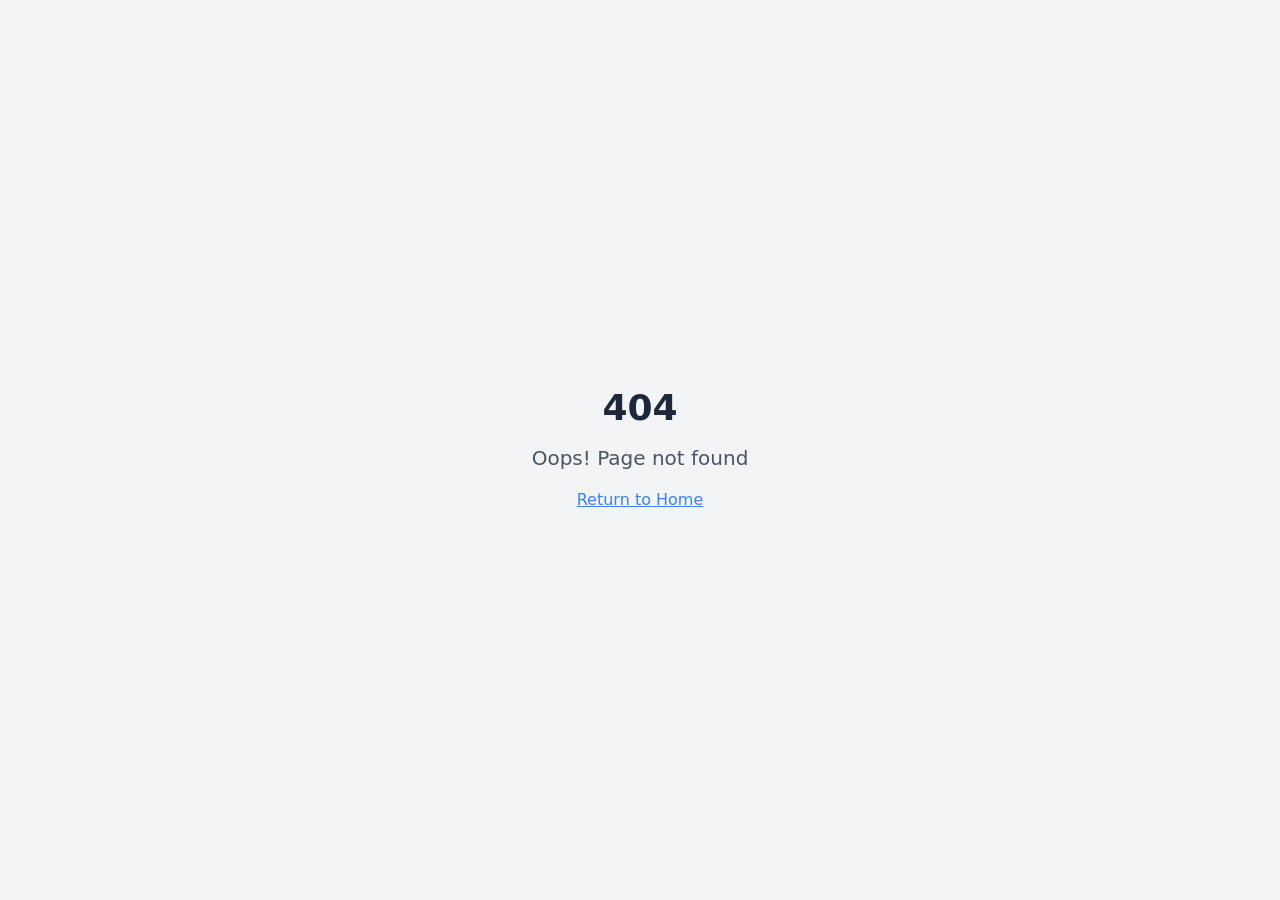
==== index.html @ 0fb62d91 "Initial commit" ====
<!doctype html>
<html lang="en">

<head>
  <meta charset="UTF-8" />
  <meta name="viewport" content="width=device-width, initial-scale=1.0" />
  <title>Belle Vitta</title>
  <meta name="description" content="a">
  <meta name="author" content="Lovable" />

  <!-- DNS prefetch for external domains -->
  <link rel="dns-prefetch" href="//tga1pa-kh.myshopify.com" />



  <meta property="og:type" content="website" />
  <meta property="og:image"
    content="https://storage.googleapis.com/gpt-engineer-file-uploads/xdG7005EA7NL8ZecF0LfVFLvjLU2/social-images/social-1758321821482-hq720 (1).jpg">

  <meta name="twitter:card" content="summary_large_image" />
  <meta name="twitter:site" content="@lovable_dev" />
  <meta name="twitter:image"
    content="https://storage.googleapis.com/gpt-engineer-file-uploads/xdG7005EA7NL8ZecF0LfVFLvjLU2/social-images/social-1758321821482-hq720 (1).jpg">
  <link rel="icon" type="image/x-icon"
    href="https://storage.googleapis.com/gpt-engineer-file-uploads/xdG7005EA7NL8ZecF0LfVFLvjLU2/uploads/1758321828139-hq720 (1).jpg">




  <meta property="og:title" content="A">
  <meta name="twitter:title" content="A">
  <meta property="og:description" content="a">
  <meta name="twitter:description" content="a">
  <script type="module" crossorigin src="/assets/index-DMFIf2t1.js"></script>
  <link rel="stylesheet" crossorigin href="/assets/index-DcQQoMRH.css">
  <script
    type="module">import.meta.url; import("_").catch(() => 1); (async function* () { })().next(); if (location.protocol != "file:") { window.__vite_is_modern_browser = true }</script>
  <script
    type="module">!function () { if (window.__vite_is_modern_browser) return; console.warn("vite: loading legacy chunks, syntax error above and the same error below should be ignored"); var e = document.getElementById("vite-legacy-polyfill"), n = document.createElement("script"); n.src = e.src, n.onload = function () { System.import(document.getElementById('vite-legacy-entry').getAttribute('data-src')) }, document.body.appendChild(n) }();</script>
</head>

<body>


  <div id="root"></div>
  <script
    nomodule>!function () { var e = document, t = e.createElement("script"); if (!("noModule" in t) && "onbeforeload" in t) { var n = !1; e.addEventListener("beforeload", (function (e) { if (e.target === t) n = !0; else if (!e.target.hasAttribute("nomodule") || !n) return; e.preventDefault() }), !0), t.type = "module", t.src = ".", e.head.appendChild(t), t.remove() } }();</script>
  <script nomodule crossorigin id="vite-legacy-polyfill" src="/assets/polyfills-legacy-D56Mjp_c.js"></script>
  <script nomodule crossorigin id="vite-legacy-entry"
    data-src="/assets/index-legacy-BmgYKrGe.js">System.import(document.getElementById('vite-legacy-entry').getAttribute('data-src'))</script>
</body>

</html>
---- assets/index-DcQQoMRH.css ----
:root{--primary-color: #2563eb;--hover-color: #1d4ed8;--bg-color: #f8fafc;--text-color: #1e293b;--card-bg: #ffffff}.testebotao-body{font-family:Inter,-apple-system,BlinkMacSystemFont,Segoe UI,Roboto,sans-serif;background-color:var(--bg-color);color:var(--text-color);margin:0;padding:0;display:flex;justify-content:center;align-items:center;min-height:100vh}.container{background-color:var(--card-bg);border-radius:16px;box-shadow:0 10px 25px -5px rgba(0,0,0,.1),0 8px 10px -6px rgba(0,0,0,.1);overflow:hidden;max-width:480px;width:90%;padding:2rem;text-align:center;transition:transform .3s ease}.container:hover{transform:translateY(-5px)}.product-image{width:100%;height:auto;border-radius:12px;margin-bottom:1.5rem;-o-object-fit:cover;object-fit:cover;box-shadow:0 4px 6px -1px rgba(0,0,0,.05)}.testebotao-body h1{font-size:1.5rem;font-weight:700;margin-bottom:.5rem;color:#0f172a}.price{font-size:2rem;font-weight:800;color:var(--primary-color);margin:1rem 0}.description{color:#64748b;margin-bottom:2rem;line-height:1.5}.buy-button{display:inline-block;background-color:var(--primary-color);color:#fff;text-decoration:none;font-weight:600;padding:1rem 2rem;border-radius:9999px;width:100%;box-sizing:border-box;transition:background-color .2s,transform .1s;box-shadow:0 4px 6px -1px rgba(37,99,235,.2);border:none;cursor:pointer;font-family:inherit;font-size:1rem}.buy-button:hover{background-color:var(--hover-color);transform:translateY(-2px);box-shadow:0 6px 8px -1px rgba(37,99,235,.3)}.buy-button:active{transform:translateY(0)}*,:before,:after{--tw-border-spacing-x: 0;--tw-border-spacing-y: 0;--tw-translate-x: 0;--tw-translate-y: 0;--tw-rotate: 0;--tw-skew-x: 0;--tw-skew-y: 0;--tw-scale-x: 1;--tw-scale-y: 1;--tw-pan-x: ;--tw-pan-y: ;--tw-pinch-zoom: ;--tw-scroll-snap-strictness: proximity;--tw-gradient-from-position: ;--tw-gradient-via-position: ;--tw-gradient-to-position: ;--tw-ordinal: ;--tw-slashed-zero: ;--tw-numeric-figure: ;--tw-numeric-spacing: ;--tw-numeric-fraction: ;--tw-ring-inset: ;--tw-ring-offset-width: 0px;--tw-ring-offset-color: #fff;--tw-ring-color: rgb(59 130 246 / .5);--tw-ring-offset-shadow: 0 0 #0000;--tw-ring-shadow: 0 0 #0000;--tw-shadow: 0 0 #0000;--tw-shadow-colored: 0 0 #0000;--tw-blur: ;--tw-brightness: ;--tw-contrast: ;--tw-grayscale: ;--tw-hue-rotate: ;--tw-invert: ;--tw-saturate: ;--tw-sepia: ;--tw-drop-shadow: ;--tw-backdrop-blur: ;--tw-backdrop-brightness: ;--tw-backdrop-contrast: ;--tw-backdrop-grayscale: ;--tw-backdrop-hue-rotate: ;--tw-backdrop-invert: ;--tw-backdrop-opacity: ;--tw-backdrop-saturate: ;--tw-backdrop-sepia: ;--tw-contain-size: ;--tw-contain-layout: ;--tw-contain-paint: ;--tw-contain-style: }::backdrop{--tw-border-spacing-x: 0;--tw-border-spacing-y: 0;--tw-translate-x: 0;--tw-translate-y: 0;--tw-rotate: 0;--tw-skew-x: 0;--tw-skew-y: 0;--tw-scale-x: 1;--tw-scale-y: 1;--tw-pan-x: ;--tw-pan-y: ;--tw-pinch-zoom: ;--tw-scroll-snap-strictness: proximity;--tw-gradient-from-position: ;--tw-gradient-via-position: ;--tw-gradient-to-position: ;--tw-ordinal: ;--tw-slashed-zero: ;--tw-numeric-figure: ;--tw-numeric-spacing: ;--tw-numeric-fraction: ;--tw-ring-inset: ;--tw-ring-offset-width: 0px;--tw-ring-offset-color: #fff;--tw-ring-color: rgb(59 130 246 / .5);--tw-ring-offset-shadow: 0 0 #0000;--tw-ring-shadow: 0 0 #0000;--tw-shadow: 0 0 #0000;--tw-shadow-colored: 0 0 #0000;--tw-blur: ;--tw-brightness: ;--tw-contrast: ;--tw-grayscale: ;--tw-hue-rotate: ;--tw-invert: ;--tw-saturate: ;--tw-sepia: ;--tw-drop-shadow: ;--tw-backdrop-blur: ;--tw-backdrop-brightness: ;--tw-backdrop-contrast: ;--tw-backdrop-grayscale: ;--tw-backdrop-hue-rotate: ;--tw-backdrop-invert: ;--tw-backdrop-opacity: ;--tw-backdrop-saturate: ;--tw-backdrop-sepia: ;--tw-contain-size: ;--tw-contain-layout: ;--tw-contain-paint: ;--tw-contain-style: }*,:before,:after{box-sizing:border-box;border-width:0;border-style:solid;border-color:#e5e7eb}:before,:after{--tw-content: ""}html,:host{line-height:1.5;-webkit-text-size-adjust:100%;-moz-tab-size:4;-o-tab-size:4;tab-size:4;font-family:ui-sans-serif,system-ui,sans-serif,"Apple Color Emoji","Segoe UI Emoji",Segoe UI Symbol,"Noto Color Emoji";font-feature-settings:normal;font-variation-settings:normal;-webkit-tap-highlight-color:transparent}body{margin:0;line-height:inherit}hr{height:0;color:inherit;border-top-width:1px}abbr:where([title]){-webkit-text-decoration:underline dotted;text-decoration:underline dotted}h1,h2,h3,h4,h5,h6{font-size:inherit;font-weight:inherit}a{color:inherit;text-decoration:inherit}b,strong{font-weight:bolder}code,kbd,samp,pre{font-family:ui-monospace,SFMono-Regular,Menlo,Monaco,Consolas,Liberation Mono,Courier New,monospace;font-feature-settings:normal;font-variation-settings:normal;font-size:1em}small{font-size:80%}sub,sup{font-size:75%;line-height:0;position:relative;vertical-align:baseline}sub{bottom:-.25em}sup{top:-.5em}table{text-indent:0;border-color:inherit;border-collapse:collapse}button,input,optgroup,select,textarea{font-family:inherit;font-feature-settings:inherit;font-variation-settings:inherit;font-size:100%;font-weight:inherit;line-height:inherit;letter-spacing:inherit;color:inherit;margin:0;padding:0}button,select{text-transform:none}button,input:where([type=button]),input:where([type=reset]),input:where([type=submit]){-webkit-appearance:button;background-color:transparent;background-image:none}:-moz-focusring{outline:auto}:-moz-ui-invalid{box-shadow:none}progress{vertical-align:baseline}::-webkit-inner-spin-button,::-webkit-outer-spin-button{height:auto}[type=search]{-webkit-appearance:textfield;outline-offset:-2px}::-webkit-search-decoration{-webkit-appearance:none}::-webkit-file-upload-button{-webkit-appearance:button;font:inherit}summary{display:list-item}blockquote,dl,dd,h1,h2,h3,h4,h5,h6,hr,figure,p,pre{margin:0}fieldset{margin:0;padding:0}legend{padding:0}ol,ul,menu{list-style:none;margin:0;padding:0}dialog{padding:0}textarea{resize:vertical}input::-moz-placeholder,textarea::-moz-placeholder{opacity:1;color:#9ca3af}input::placeholder,textarea::placeholder{opacity:1;color:#9ca3af}button,[role=button]{cursor:pointer}:disabled{cursor:default}img,svg,video,canvas,audio,iframe,embed,object{display:block;vertical-align:middle}img,video{max-width:100%;height:auto}[hidden]:where(:not([hidden=until-found])){display:none}:root{--background: 32 4% 97%;--foreground: 217 33% 17%;--card: 0 0% 100%;--card-foreground: 217 33% 17%;--popover: 0 0% 100%;--popover-foreground: 217 33% 17%;--primary: 146 14% 36%;--primary-foreground: 0 0% 100%;--secondary: 38 15% 94%;--secondary-foreground: 217 33% 17%;--muted: 38 15% 92%;--muted-foreground: 215 16% 47%;--accent: 35 45% 65%;--accent-foreground: 217 33% 17%;--destructive: 0 84% 60%;--destructive-foreground: 0 0% 100%;--border: 214 32% 91%;--input: 214 32% 91%;--ring: 146 14% 36%;--success: 146 14% 36%;--success-foreground: 0 0% 100%;--warning: 45 93% 58%;--warning-foreground: 0 0% 0%;--info: 217 91% 60%;--info-foreground: 0 0% 100%;--price-original: 0 84% 60%;--price-sale: 146 14% 36%;--price-installment: 217 20% 65%;--radius: .5rem;--sidebar-background: 0 0% 98%;--sidebar-foreground: 240 5.3% 26.1%;--sidebar-primary: 240 5.9% 10%;--sidebar-primary-foreground: 0 0% 98%;--sidebar-accent: 240 4.8% 95.9%;--sidebar-accent-foreground: 240 5.9% 10%;--sidebar-border: 220 13% 91%;--sidebar-ring: 217.2 91.2% 59.8%}.dark{--background: 222.2 84% 4.9%;--foreground: 210 40% 98%;--card: 222.2 84% 4.9%;--card-foreground: 210 40% 98%;--popover: 222.2 84% 4.9%;--popover-foreground: 210 40% 98%;--primary: 210 40% 98%;--primary-foreground: 222.2 47.4% 11.2%;--secondary: 217.2 32.6% 17.5%;--secondary-foreground: 210 40% 98%;--muted: 217.2 32.6% 17.5%;--muted-foreground: 215 20.2% 65.1%;--accent: 217.2 32.6% 17.5%;--accent-foreground: 210 40% 98%;--destructive: 0 62.8% 30.6%;--destructive-foreground: 210 40% 98%;--border: 217.2 32.6% 17.5%;--input: 217.2 32.6% 17.5%;--ring: 212.7 26.8% 83.9%;--sidebar-background: 240 5.9% 10%;--sidebar-foreground: 240 4.8% 95.9%;--sidebar-primary: 224.3 76.3% 48%;--sidebar-primary-foreground: 0 0% 100%;--sidebar-accent: 240 3.7% 15.9%;--sidebar-accent-foreground: 240 4.8% 95.9%;--sidebar-border: 240 3.7% 15.9%;--sidebar-ring: 217.2 91.2% 59.8%}*{border-color:hsl(var(--border))}body{background-color:hsl(var(--background));color:hsl(var(--foreground))}.container{width:100%;margin-right:auto;margin-left:auto;padding-right:2rem;padding-left:2rem}@media (min-width: 1400px){.container{max-width:1400px}}.sr-only{position:absolute;width:1px;height:1px;padding:0;margin:-1px;overflow:hidden;clip:rect(0,0,0,0);white-space:nowrap;border-width:0}.pointer-events-none{pointer-events:none}.pointer-events-auto{pointer-events:auto}.visible{visibility:visible}.invisible{visibility:hidden}.fixed{position:fixed}.absolute{position:absolute}.relative{position:relative}.inset-0{top:0;right:0;bottom:0;left:0}.inset-x-0{left:0;right:0}.inset-y-0{top:0;bottom:0}.-bottom-12{bottom:-3rem}.-left-12{left:-3rem}.-right-12{right:-3rem}.-top-12{top:-3rem}.bottom-0{bottom:0}.bottom-4{bottom:1rem}.left-0{left:0}.left-1{left:.25rem}.left-1\/2{left:50%}.left-2{left:.5rem}.left-4{left:1rem}.left-\[50\%\]{left:50%}.right-0{right:0}.right-1{right:.25rem}.right-2{right:.5rem}.right-3{right:.75rem}.right-4{right:1rem}.top-0{top:0}.top-1\.5{top:.375rem}.top-1\/2{top:50%}.top-2{top:.5rem}.top-3\.5{top:.875rem}.top-4{top:1rem}.top-\[1px\]{top:1px}.top-\[50\%\]{top:50%}.top-\[60\%\]{top:60%}.top-full{top:100%}.z-10{z-index:10}.z-20{z-index:20}.z-40{z-index:40}.z-50{z-index:50}.z-\[100\]{z-index:100}.z-\[1\]{z-index:1}.z-\[9999\]{z-index:9999}.-mx-1{margin-left:-.25rem;margin-right:-.25rem}.mx-2{margin-left:.5rem;margin-right:.5rem}.mx-3\.5{margin-left:.875rem;margin-right:.875rem}.mx-auto{margin-left:auto;margin-right:auto}.my-0\.5{margin-top:.125rem;margin-bottom:.125rem}.my-1{margin-top:.25rem;margin-bottom:.25rem}.-ml-2{margin-left:-.5rem}.-ml-4{margin-left:-1rem}.-mt-4{margin-top:-1rem}.mb-1{margin-bottom:.25rem}.mb-12{margin-bottom:3rem}.mb-2{margin-bottom:.5rem}.mb-4{margin-bottom:1rem}.mb-6{margin-bottom:1.5rem}.mb-8{margin-bottom:2rem}.ml-1{margin-left:.25rem}.ml-auto{margin-left:auto}.mr-2{margin-right:.5rem}.mt-0\.5{margin-top:.125rem}.mt-1\.5{margin-top:.375rem}.mt-2{margin-top:.5rem}.mt-24{margin-top:6rem}.mt-4{margin-top:1rem}.mt-auto{margin-top:auto}.block{display:block}.flex{display:flex}.inline-flex{display:inline-flex}.table{display:table}.grid{display:grid}.hidden{display:none}.aspect-\[4\/3\]{aspect-ratio:4/3}.aspect-square{aspect-ratio:1 / 1}.aspect-video{aspect-ratio:16 / 9}.size-4{width:1rem;height:1rem}.h-1\.5{height:.375rem}.h-10{height:2.5rem}.h-11{height:2.75rem}.h-12{height:3rem}.h-14{height:3.5rem}.h-16{height:4rem}.h-2{height:.5rem}.h-2\.5{height:.625rem}.h-3{height:.75rem}.h-3\.5{height:.875rem}.h-4{height:1rem}.h-5{height:1.25rem}.h-6{height:1.5rem}.h-7{height:1.75rem}.h-8{height:2rem}.h-9{height:2.25rem}.h-\[1px\]{height:1px}.h-\[45px\]{height:45px}.h-\[var\(--radix-navigation-menu-viewport-height\)\]{height:var(--radix-navigation-menu-viewport-height)}.h-\[var\(--radix-select-trigger-height\)\]{height:var(--radix-select-trigger-height)}.h-auto{height:auto}.h-full{height:100%}.h-px{height:1px}.h-svh{height:100svh}.max-h-96{max-height:24rem}.max-h-\[300px\]{max-height:300px}.max-h-full{max-height:100%}.max-h-screen{max-height:100vh}.min-h-0{min-height:0px}.min-h-\[80px\]{min-height:80px}.min-h-screen{min-height:100vh}.min-h-svh{min-height:100svh}.w-0{width:0px}.w-1{width:.25rem}.w-10{width:2.5rem}.w-11{width:2.75rem}.w-12{width:3rem}.w-16{width:4rem}.w-2{width:.5rem}.w-2\.5{width:.625rem}.w-3{width:.75rem}.w-3\.5{width:.875rem}.w-3\/4{width:75%}.w-4{width:1rem}.w-5{width:1.25rem}.w-6{width:1.5rem}.w-64{width:16rem}.w-7{width:1.75rem}.w-72{width:18rem}.w-8{width:2rem}.w-9{width:2.25rem}.w-\[--sidebar-width\]{width:var(--sidebar-width)}.w-\[100px\]{width:100px}.w-\[1px\]{width:1px}.w-\[70px\]{width:70px}.w-auto{width:auto}.w-full{width:100%}.w-max{width:-moz-max-content;width:max-content}.w-px{width:1px}.min-w-0{min-width:0px}.min-w-5{min-width:1.25rem}.min-w-\[12rem\]{min-width:12rem}.min-w-\[20px\]{min-width:20px}.min-w-\[8rem\]{min-width:8rem}.min-w-\[var\(--radix-select-trigger-width\)\]{min-width:var(--radix-select-trigger-width)}.max-w-4xl{max-width:56rem}.max-w-\[--skeleton-width\]{max-width:var(--skeleton-width)}.max-w-\[250px\]{max-width:250px}.max-w-\[90\%\]{max-width:90%}.max-w-full{max-width:100%}.max-w-lg{max-width:32rem}.max-w-max{max-width:-moz-max-content;max-width:max-content}.max-w-md{max-width:28rem}.max-w-none{max-width:none}.max-w-sm{max-width:24rem}.flex-1{flex:1 1 0%}.flex-shrink-0,.shrink-0{flex-shrink:0}.grow{flex-grow:1}.grow-0{flex-grow:0}.basis-1\/5{flex-basis:20%}.basis-full{flex-basis:100%}.caption-bottom{caption-side:bottom}.border-collapse{border-collapse:collapse}.-translate-x-1\/2{--tw-translate-x: -50%;transform:translate(var(--tw-translate-x),var(--tw-translate-y)) rotate(var(--tw-rotate)) skew(var(--tw-skew-x)) skewY(var(--tw-skew-y)) scaleX(var(--tw-scale-x)) scaleY(var(--tw-scale-y))}.-translate-x-px{--tw-translate-x: -1px;transform:translate(var(--tw-translate-x),var(--tw-translate-y)) rotate(var(--tw-rotate)) skew(var(--tw-skew-x)) skewY(var(--tw-skew-y)) scaleX(var(--tw-scale-x)) scaleY(var(--tw-scale-y))}.-translate-y-1\/2{--tw-translate-y: -50%;transform:translate(var(--tw-translate-x),var(--tw-translate-y)) rotate(var(--tw-rotate)) skew(var(--tw-skew-x)) skewY(var(--tw-skew-y)) scaleX(var(--tw-scale-x)) scaleY(var(--tw-scale-y))}.translate-x-\[-50\%\]{--tw-translate-x: -50%;transform:translate(var(--tw-translate-x),var(--tw-translate-y)) rotate(var(--tw-rotate)) skew(var(--tw-skew-x)) skewY(var(--tw-skew-y)) scaleX(var(--tw-scale-x)) scaleY(var(--tw-scale-y))}.translate-x-px{--tw-translate-x: 1px;transform:translate(var(--tw-translate-x),var(--tw-translate-y)) rotate(var(--tw-rotate)) skew(var(--tw-skew-x)) skewY(var(--tw-skew-y)) scaleX(var(--tw-scale-x)) scaleY(var(--tw-scale-y))}.translate-y-0{--tw-translate-y: 0px;transform:translate(var(--tw-translate-x),var(--tw-translate-y)) rotate(var(--tw-rotate)) skew(var(--tw-skew-x)) skewY(var(--tw-skew-y)) scaleX(var(--tw-scale-x)) scaleY(var(--tw-scale-y))}.translate-y-\[-50\%\]{--tw-translate-y: -50%;transform:translate(var(--tw-translate-x),var(--tw-translate-y)) rotate(var(--tw-rotate)) skew(var(--tw-skew-x)) skewY(var(--tw-skew-y)) scaleX(var(--tw-scale-x)) scaleY(var(--tw-scale-y))}.translate-y-full{--tw-translate-y: 100%;transform:translate(var(--tw-translate-x),var(--tw-translate-y)) rotate(var(--tw-rotate)) skew(var(--tw-skew-x)) skewY(var(--tw-skew-y)) scaleX(var(--tw-scale-x)) scaleY(var(--tw-scale-y))}.rotate-45{--tw-rotate: 45deg;transform:translate(var(--tw-translate-x),var(--tw-translate-y)) rotate(var(--tw-rotate)) skew(var(--tw-skew-x)) skewY(var(--tw-skew-y)) scaleX(var(--tw-scale-x)) scaleY(var(--tw-scale-y))}.rotate-90{--tw-rotate: 90deg;transform:translate(var(--tw-translate-x),var(--tw-translate-y)) rotate(var(--tw-rotate)) skew(var(--tw-skew-x)) skewY(var(--tw-skew-y)) scaleX(var(--tw-scale-x)) scaleY(var(--tw-scale-y))}.transform{transform:translate(var(--tw-translate-x),var(--tw-translate-y)) rotate(var(--tw-rotate)) skew(var(--tw-skew-x)) skewY(var(--tw-skew-y)) scaleX(var(--tw-scale-x)) scaleY(var(--tw-scale-y))}@keyframes fade-in{0%{opacity:0;transform:translateY(10px)}to{opacity:1;transform:translateY(0)}}.animate-fade-in{animation:fade-in .3s ease-out}@keyframes fade-out{0%{opacity:1;transform:translateY(0)}to{opacity:0;transform:translateY(10px)}}.animate-fade-out{animation:fade-out .3s ease-out}@keyframes pulse{50%{opacity:.5}}.animate-pulse{animation:pulse 2s cubic-bezier(.4,0,.6,1) infinite}@keyframes slide-in-right{0%{transform:translate(100%)}to{transform:translate(0)}}.animate-slide-in-right{animation:slide-in-right .3s ease-out}@keyframes spin{to{transform:rotate(360deg)}}.animate-spin{animation:spin 1s linear infinite}.cursor-default{cursor:default}.cursor-pointer{cursor:pointer}.touch-none{touch-action:none}.select-none{-webkit-user-select:none;-moz-user-select:none;user-select:none}.list-none{list-style-type:none}.grid-cols-1{grid-template-columns:repeat(1,minmax(0,1fr))}.grid-cols-4{grid-template-columns:repeat(4,minmax(0,1fr))}.flex-row{flex-direction:row}.flex-col{flex-direction:column}.flex-col-reverse{flex-direction:column-reverse}.flex-wrap{flex-wrap:wrap}.items-start{align-items:flex-start}.items-end{align-items:flex-end}.items-center{align-items:center}.items-baseline{align-items:baseline}.items-stretch{align-items:stretch}.justify-center{justify-content:center}.justify-between{justify-content:space-between}.gap-1{gap:.25rem}.gap-1\.5{gap:.375rem}.gap-2{gap:.5rem}.gap-3{gap:.75rem}.gap-4{gap:1rem}.gap-5{gap:1.25rem}.gap-8{gap:2rem}.space-x-1>:not([hidden])~:not([hidden]){--tw-space-x-reverse: 0;margin-right:calc(.25rem * var(--tw-space-x-reverse));margin-left:calc(.25rem * calc(1 - var(--tw-space-x-reverse)))}.space-x-2>:not([hidden])~:not([hidden]){--tw-space-x-reverse: 0;margin-right:calc(.5rem * var(--tw-space-x-reverse));margin-left:calc(.5rem * calc(1 - var(--tw-space-x-reverse)))}.space-x-3>:not([hidden])~:not([hidden]){--tw-space-x-reverse: 0;margin-right:calc(.75rem * var(--tw-space-x-reverse));margin-left:calc(.75rem * calc(1 - var(--tw-space-x-reverse)))}.space-x-4>:not([hidden])~:not([hidden]){--tw-space-x-reverse: 0;margin-right:calc(1rem * var(--tw-space-x-reverse));margin-left:calc(1rem * calc(1 - var(--tw-space-x-reverse)))}.space-y-0>:not([hidden])~:not([hidden]){--tw-space-y-reverse: 0;margin-top:calc(0px * calc(1 - var(--tw-space-y-reverse)));margin-bottom:calc(0px * var(--tw-space-y-reverse))}.space-y-1>:not([hidden])~:not([hidden]){--tw-space-y-reverse: 0;margin-top:calc(.25rem * calc(1 - var(--tw-space-y-reverse)));margin-bottom:calc(.25rem * var(--tw-space-y-reverse))}.space-y-1\.5>:not([hidden])~:not([hidden]){--tw-space-y-reverse: 0;margin-top:calc(.375rem * calc(1 - var(--tw-space-y-reverse)));margin-bottom:calc(.375rem * var(--tw-space-y-reverse))}.space-y-2>:not([hidden])~:not([hidden]){--tw-space-y-reverse: 0;margin-top:calc(.5rem * calc(1 - var(--tw-space-y-reverse)));margin-bottom:calc(.5rem * var(--tw-space-y-reverse))}.space-y-3>:not([hidden])~:not([hidden]){--tw-space-y-reverse: 0;margin-top:calc(.75rem * calc(1 - var(--tw-space-y-reverse)));margin-bottom:calc(.75rem * var(--tw-space-y-reverse))}.space-y-4>:not([hidden])~:not([hidden]){--tw-space-y-reverse: 0;margin-top:calc(1rem * calc(1 - var(--tw-space-y-reverse)));margin-bottom:calc(1rem * var(--tw-space-y-reverse))}.space-y-6>:not([hidden])~:not([hidden]){--tw-space-y-reverse: 0;margin-top:calc(1.5rem * calc(1 - var(--tw-space-y-reverse)));margin-bottom:calc(1.5rem * var(--tw-space-y-reverse))}.space-y-8>:not([hidden])~:not([hidden]){--tw-space-y-reverse: 0;margin-top:calc(2rem * calc(1 - var(--tw-space-y-reverse)));margin-bottom:calc(2rem * var(--tw-space-y-reverse))}.overflow-auto{overflow:auto}.overflow-hidden{overflow:hidden}.overflow-x-auto{overflow-x:auto}.overflow-y-auto{overflow-y:auto}.overflow-x-hidden{overflow-x:hidden}.whitespace-nowrap{white-space:nowrap}.break-words{overflow-wrap:break-word}.rounded{border-radius:.25rem}.rounded-2xl{border-radius:1rem}.rounded-\[2px\]{border-radius:2px}.rounded-\[inherit\]{border-radius:inherit}.rounded-full{border-radius:9999px}.rounded-lg{border-radius:var(--radius)}.rounded-md{border-radius:calc(var(--radius) - 2px)}.rounded-sm{border-radius:calc(var(--radius) - 4px)}.rounded-xl{border-radius:.75rem}.rounded-t-\[10px\]{border-top-left-radius:10px;border-top-right-radius:10px}.rounded-tl-sm{border-top-left-radius:calc(var(--radius) - 4px)}.border{border-width:1px}.border-2{border-width:2px}.border-\[0\.5px\]{border-width:.5px}.border-\[1\.5px\]{border-width:1.5px}.border-y{border-top-width:1px;border-bottom-width:1px}.border-b{border-bottom-width:1px}.border-b-2{border-bottom-width:2px}.border-l{border-left-width:1px}.border-r{border-right-width:1px}.border-t{border-top-width:1px}.border-t-0{border-top-width:0px}.border-dashed{border-style:dashed}.border-\[--color-border\]{border-color:var(--color-border)}.border-black{--tw-border-opacity: 1;border-color:rgb(0 0 0 / var(--tw-border-opacity, 1))}.border-black\/10{border-color:rgba(0,0,0,.1)}.border-border{border-color:hsl(var(--border))}.border-border\/50{border-color:hsl(var(--border) / .5)}.border-destructive{border-color:hsl(var(--destructive))}.border-destructive\/50{border-color:hsl(var(--destructive) / .5)}.border-gray-600{--tw-border-opacity: 1;border-color:rgb(75 85 99 / var(--tw-border-opacity, 1))}.border-input{border-color:hsl(var(--input))}.border-muted\/30{border-color:hsl(var(--muted) / .3)}.border-primary{border-color:hsl(var(--primary))}.border-transparent{border-color:transparent}.border-white{--tw-border-opacity: 1;border-color:rgb(255 255 255 / var(--tw-border-opacity, 1))}.border-l-transparent{border-left-color:transparent}.border-t-transparent{border-top-color:transparent}.bg-\[\#4F695B\]{--tw-bg-opacity: 1;background-color:rgb(79 105 91 / var(--tw-bg-opacity, 1))}.bg-\[\#52685F\]{--tw-bg-opacity: 1;background-color:rgb(82 104 95 / var(--tw-bg-opacity, 1))}.bg-\[--color-bg\]{background-color:var(--color-bg)}.bg-accent{background-color:hsl(var(--accent))}.bg-background{background-color:hsl(var(--background))}.bg-black\/80{background-color:rgba(0,0,0,.8)}.bg-border{background-color:hsl(var(--border))}.bg-card{background-color:hsl(var(--card))}.bg-destructive{background-color:hsl(var(--destructive))}.bg-foreground{background-color:hsl(var(--foreground))}.bg-gray-100{--tw-bg-opacity: 1;background-color:rgb(243 244 246 / var(--tw-bg-opacity, 1))}.bg-gray-700{--tw-bg-opacity: 1;background-color:rgb(55 65 81 / var(--tw-bg-opacity, 1))}.bg-gray-800{--tw-bg-opacity: 1;background-color:rgb(31 41 55 / var(--tw-bg-opacity, 1))}.bg-gray-900{--tw-bg-opacity: 1;background-color:rgb(17 24 39 / var(--tw-bg-opacity, 1))}.bg-muted{background-color:hsl(var(--muted))}.bg-muted\/20{background-color:hsl(var(--muted) / .2)}.bg-muted\/50{background-color:hsl(var(--muted) / .5)}.bg-pink-600{--tw-bg-opacity: 1;background-color:rgb(219 39 119 / var(--tw-bg-opacity, 1))}.bg-popover{background-color:hsl(var(--popover))}.bg-primary{background-color:hsl(var(--primary))}.bg-primary\/30{background-color:hsl(var(--primary) / .3)}.bg-primary\/5{background-color:hsl(var(--primary) / .05)}.bg-secondary{background-color:hsl(var(--secondary))}.bg-success{background-color:hsl(var(--success))}.bg-transparent{background-color:transparent}.bg-white{--tw-bg-opacity: 1;background-color:rgb(255 255 255 / var(--tw-bg-opacity, 1))}.bg-white\/10{background-color:rgba(255,255,255,.1)}.fill-current{fill:currentColor}.fill-warning{fill:hsl(var(--warning))}.stroke-\[2\]{stroke-width:2}.object-contain{-o-object-fit:contain;object-fit:contain}.p-0{padding:0}.p-1{padding:.25rem}.p-2{padding:.5rem}.p-3{padding:.75rem}.p-4{padding:1rem}.p-6{padding:1.5rem}.p-8{padding:2rem}.p-\[1px\]{padding:1px}.px-0{padding-left:0;padding-right:0}.px-1{padding-left:.25rem;padding-right:.25rem}.px-2{padding-left:.5rem;padding-right:.5rem}.px-2\.5{padding-left:.625rem;padding-right:.625rem}.px-3{padding-left:.75rem;padding-right:.75rem}.px-4{padding-left:1rem;padding-right:1rem}.px-5{padding-left:1.25rem;padding-right:1.25rem}.px-8{padding-left:2rem;padding-right:2rem}.py-0{padding-top:0;padding-bottom:0}.py-0\.5{padding-top:.125rem;padding-bottom:.125rem}.py-1{padding-top:.25rem;padding-bottom:.25rem}.py-1\.5{padding-top:.375rem;padding-bottom:.375rem}.py-12{padding-top:3rem;padding-bottom:3rem}.py-16{padding-top:4rem;padding-bottom:4rem}.py-2{padding-top:.5rem;padding-bottom:.5rem}.py-3{padding-top:.75rem;padding-bottom:.75rem}.py-4{padding-top:1rem;padding-bottom:1rem}.py-6{padding-top:1.5rem;padding-bottom:1.5rem}.py-8{padding-top:2rem;padding-bottom:2rem}.pb-2{padding-bottom:.5rem}.pb-24{padding-bottom:6rem}.pb-3{padding-bottom:.75rem}.pb-32{padding-bottom:8rem}.pb-4{padding-bottom:1rem}.pb-48{padding-bottom:12rem}.pl-2{padding-left:.5rem}.pl-2\.5{padding-left:.625rem}.pl-4{padding-left:1rem}.pl-8{padding-left:2rem}.pr-2{padding-right:.5rem}.pr-2\.5{padding-right:.625rem}.pr-8{padding-right:2rem}.pt-0{padding-top:0}.pt-1{padding-top:.25rem}.pt-16{padding-top:4rem}.pt-3{padding-top:.75rem}.pt-4{padding-top:1rem}.text-left{text-align:left}.text-center{text-align:center}.text-right{text-align:right}.align-middle{vertical-align:middle}.font-mono{font-family:ui-monospace,SFMono-Regular,Menlo,Monaco,Consolas,Liberation Mono,Courier New,monospace}.font-sans{font-family:ui-sans-serif,system-ui,sans-serif,"Apple Color Emoji","Segoe UI Emoji",Segoe UI Symbol,"Noto Color Emoji"}.text-2xl{font-size:1.5rem;line-height:2rem}.text-3xl{font-size:1.875rem;line-height:2.25rem}.text-4xl{font-size:2.25rem;line-height:2.5rem}.text-5xl{font-size:3rem;line-height:1}.text-\[0\.8rem\]{font-size:.8rem}.text-\[15px\]{font-size:15px}.text-base{font-size:1rem;line-height:1.5rem}.text-lg{font-size:1.125rem;line-height:1.75rem}.text-sm{font-size:.875rem;line-height:1.25rem}.text-xl{font-size:1.25rem;line-height:1.75rem}.text-xs{font-size:.75rem;line-height:1rem}.font-bold{font-weight:700}.font-medium{font-weight:500}.font-normal{font-weight:400}.font-semibold{font-weight:600}.uppercase{text-transform:uppercase}.tabular-nums{--tw-numeric-spacing: tabular-nums;font-variant-numeric:var(--tw-ordinal) var(--tw-slashed-zero) var(--tw-numeric-figure) var(--tw-numeric-spacing) var(--tw-numeric-fraction)}.leading-none{line-height:1}.leading-relaxed{line-height:1.625}.leading-snug{line-height:1.375}.leading-tight{line-height:1.25}.tracking-tight{letter-spacing:-.025em}.tracking-wide{letter-spacing:.025em}.tracking-widest{letter-spacing:.1em}.text-accent-foreground{color:hsl(var(--accent-foreground))}.text-blue-500{--tw-text-opacity: 1;color:rgb(59 130 246 / var(--tw-text-opacity, 1))}.text-card-foreground{color:hsl(var(--card-foreground))}.text-current{color:currentColor}.text-destructive{color:hsl(var(--destructive))}.text-destructive-foreground{color:hsl(var(--destructive-foreground))}.text-foreground{color:hsl(var(--foreground))}.text-foreground\/50{color:hsl(var(--foreground) / .5)}.text-gray-400{--tw-text-opacity: 1;color:rgb(156 163 175 / var(--tw-text-opacity, 1))}.text-gray-600{--tw-text-opacity: 1;color:rgb(75 85 99 / var(--tw-text-opacity, 1))}.text-muted-foreground{color:hsl(var(--muted-foreground))}.text-popover-foreground{color:hsl(var(--popover-foreground))}.text-price-original{color:hsl(var(--price-original))}.text-price-sale{color:hsl(var(--price-sale))}.text-primary{color:hsl(var(--primary))}.text-primary-foreground{color:hsl(var(--primary-foreground))}.text-red-400{--tw-text-opacity: 1;color:rgb(248 113 113 / var(--tw-text-opacity, 1))}.text-secondary-foreground{color:hsl(var(--secondary-foreground))}.text-success-foreground{color:hsl(var(--success-foreground))}.text-warning{color:hsl(var(--warning))}.text-white{--tw-text-opacity: 1;color:rgb(255 255 255 / var(--tw-text-opacity, 1))}.underline{text-decoration-line:underline}.line-through{text-decoration-line:line-through}.underline-offset-4{text-underline-offset:4px}.placeholder-gray-400::-moz-placeholder{--tw-placeholder-opacity: 1;color:rgb(156 163 175 / var(--tw-placeholder-opacity, 1))}.placeholder-gray-400::placeholder{--tw-placeholder-opacity: 1;color:rgb(156 163 175 / var(--tw-placeholder-opacity, 1))}.opacity-0{opacity:0}.opacity-100{opacity:1}.opacity-50{opacity:.5}.opacity-60{opacity:.6}.opacity-70{opacity:.7}.opacity-90{opacity:.9}.opacity-95{opacity:.95}.mix-blend-screen{mix-blend-mode:screen}.shadow-2xl{--tw-shadow: 0 25px 50px -12px rgb(0 0 0 / .25);--tw-shadow-colored: 0 25px 50px -12px var(--tw-shadow-color);box-shadow:var(--tw-ring-offset-shadow, 0 0 #0000),var(--tw-ring-shadow, 0 0 #0000),var(--tw-shadow)}.shadow-\[0_0_0_1px_hsl\(var\(--sidebar-border\)\)\]{--tw-shadow: 0 0 0 1px hsl(var(--sidebar-border));--tw-shadow-colored: 0 0 0 1px var(--tw-shadow-color);box-shadow:var(--tw-ring-offset-shadow, 0 0 #0000),var(--tw-ring-shadow, 0 0 #0000),var(--tw-shadow)}.shadow-lg{--tw-shadow: 0 10px 15px -3px rgb(0 0 0 / .1), 0 4px 6px -4px rgb(0 0 0 / .1);--tw-shadow-colored: 0 10px 15px -3px var(--tw-shadow-color), 0 4px 6px -4px var(--tw-shadow-color);box-shadow:var(--tw-ring-offset-shadow, 0 0 #0000),var(--tw-ring-shadow, 0 0 #0000),var(--tw-shadow)}.shadow-md{--tw-shadow: 0 4px 6px -1px rgb(0 0 0 / .1), 0 2px 4px -2px rgb(0 0 0 / .1);--tw-shadow-colored: 0 4px 6px -1px var(--tw-shadow-color), 0 2px 4px -2px var(--tw-shadow-color);box-shadow:var(--tw-ring-offset-shadow, 0 0 #0000),var(--tw-ring-shadow, 0 0 #0000),var(--tw-shadow)}.shadow-none{--tw-shadow: 0 0 #0000;--tw-shadow-colored: 0 0 #0000;box-shadow:var(--tw-ring-offset-shadow, 0 0 #0000),var(--tw-ring-shadow, 0 0 #0000),var(--tw-shadow)}.shadow-sm{--tw-shadow: 0 1px 2px 0 rgb(0 0 0 / .05);--tw-shadow-colored: 0 1px 2px 0 var(--tw-shadow-color);box-shadow:var(--tw-ring-offset-shadow, 0 0 #0000),var(--tw-ring-shadow, 0 0 #0000),var(--tw-shadow)}.shadow-xl{--tw-shadow: 0 20px 25px -5px rgb(0 0 0 / .1), 0 8px 10px -6px rgb(0 0 0 / .1);--tw-shadow-colored: 0 20px 25px -5px var(--tw-shadow-color), 0 8px 10px -6px var(--tw-shadow-color);box-shadow:var(--tw-ring-offset-shadow, 0 0 #0000),var(--tw-ring-shadow, 0 0 #0000),var(--tw-shadow)}.outline-none{outline:2px solid transparent;outline-offset:2px}.outline{outline-style:solid}.ring-0{--tw-ring-offset-shadow: var(--tw-ring-inset) 0 0 0 var(--tw-ring-offset-width) var(--tw-ring-offset-color);--tw-ring-shadow: var(--tw-ring-inset) 0 0 0 calc(0px + var(--tw-ring-offset-width)) var(--tw-ring-color);box-shadow:var(--tw-ring-offset-shadow),var(--tw-ring-shadow),var(--tw-shadow, 0 0 #0000)}.ring-2{--tw-ring-offset-shadow: var(--tw-ring-inset) 0 0 0 var(--tw-ring-offset-width) var(--tw-ring-offset-color);--tw-ring-shadow: var(--tw-ring-inset) 0 0 0 calc(2px + var(--tw-ring-offset-width)) var(--tw-ring-color);box-shadow:var(--tw-ring-offset-shadow),var(--tw-ring-shadow),var(--tw-shadow, 0 0 #0000)}.ring-ring{--tw-ring-color: hsl(var(--ring))}.ring-offset-background{--tw-ring-offset-color: hsl(var(--background))}.filter{filter:var(--tw-blur) var(--tw-brightness) var(--tw-contrast) var(--tw-grayscale) var(--tw-hue-rotate) var(--tw-invert) var(--tw-saturate) var(--tw-sepia) var(--tw-drop-shadow)}.transition{transition-property:color,background-color,border-color,text-decoration-color,fill,stroke,opacity,box-shadow,transform,filter,backdrop-filter;transition-timing-function:cubic-bezier(.4,0,.2,1);transition-duration:.15s}.transition-\[left\,right\,width\]{transition-property:left,right,width;transition-timing-function:cubic-bezier(.4,0,.2,1);transition-duration:.15s}.transition-\[margin\,opa\]{transition-property:margin,opa;transition-timing-function:cubic-bezier(.4,0,.2,1);transition-duration:.15s}.transition-\[width\,height\,padding\]{transition-property:width,height,padding;transition-timing-function:cubic-bezier(.4,0,.2,1);transition-duration:.15s}.transition-\[width\]{transition-property:width;transition-timing-function:cubic-bezier(.4,0,.2,1);transition-duration:.15s}.transition-all{transition-property:all;transition-timing-function:cubic-bezier(.4,0,.2,1);transition-duration:.15s}.transition-colors{transition-property:color,background-color,border-color,text-decoration-color,fill,stroke;transition-timing-function:cubic-bezier(.4,0,.2,1);transition-duration:.15s}.transition-opacity{transition-property:opacity;transition-timing-function:cubic-bezier(.4,0,.2,1);transition-duration:.15s}.transition-transform{transition-property:transform;transition-timing-function:cubic-bezier(.4,0,.2,1);transition-duration:.15s}.duration-1000{transition-duration:1s}.duration-200{transition-duration:.2s}.duration-300{transition-duration:.3s}.duration-500{transition-duration:.5s}.ease-in-out{transition-timing-function:cubic-bezier(.4,0,.2,1)}.ease-linear{transition-timing-function:linear}@keyframes enter{0%{opacity:var(--tw-enter-opacity, 1);transform:translate3d(var(--tw-enter-translate-x, 0),var(--tw-enter-translate-y, 0),0) scale3d(var(--tw-enter-scale, 1),var(--tw-enter-scale, 1),var(--tw-enter-scale, 1)) rotate(var(--tw-enter-rotate, 0))}}@keyframes exit{to{opacity:var(--tw-exit-opacity, 1);transform:translate3d(var(--tw-exit-translate-x, 0),var(--tw-exit-translate-y, 0),0) scale3d(var(--tw-exit-scale, 1),var(--tw-exit-scale, 1),var(--tw-exit-scale, 1)) rotate(var(--tw-exit-rotate, 0))}}.animate-in{animation-name:enter;animation-duration:.15s;--tw-enter-opacity: initial;--tw-enter-scale: initial;--tw-enter-rotate: initial;--tw-enter-translate-x: initial;--tw-enter-translate-y: initial}.fade-in,.fade-in-0{--tw-enter-opacity: 0}.fade-in-80{--tw-enter-opacity: .8}.zoom-in-95{--tw-enter-scale: .95}.slide-in-from-bottom-4{--tw-enter-translate-y: 1rem}.duration-1000{animation-duration:1s}.duration-200{animation-duration:.2s}.duration-300{animation-duration:.3s}.duration-500{animation-duration:.5s}.ease-in-out{animation-timing-function:cubic-bezier(.4,0,.2,1)}.ease-linear{animation-timing-function:linear}.file\:border-0::file-selector-button{border-width:0px}.file\:bg-transparent::file-selector-button{background-color:transparent}.file\:text-sm::file-selector-button{font-size:.875rem;line-height:1.25rem}.file\:font-medium::file-selector-button{font-weight:500}.file\:text-foreground::file-selector-button{color:hsl(var(--foreground))}.placeholder\:text-muted-foreground::-moz-placeholder{color:hsl(var(--muted-foreground))}.placeholder\:text-muted-foreground::placeholder{color:hsl(var(--muted-foreground))}.after\:absolute:after{content:var(--tw-content);position:absolute}.after\:-inset-2:after{content:var(--tw-content);top:-.5rem;right:-.5rem;bottom:-.5rem;left:-.5rem}.after\:inset-y-0:after{content:var(--tw-content);top:0;bottom:0}.after\:left-1\/2:after{content:var(--tw-content);left:50%}.after\:w-1:after{content:var(--tw-content);width:.25rem}.after\:w-\[2px\]:after{content:var(--tw-content);width:2px}.after\:-translate-x-1\/2:after{content:var(--tw-content);--tw-translate-x: -50%;transform:translate(var(--tw-translate-x),var(--tw-translate-y)) rotate(var(--tw-rotate)) skew(var(--tw-skew-x)) skewY(var(--tw-skew-y)) scaleX(var(--tw-scale-x)) scaleY(var(--tw-scale-y))}.first\:rounded-l-md:first-child{border-top-left-radius:calc(var(--radius) - 2px);border-bottom-left-radius:calc(var(--radius) - 2px)}.first\:border-l:first-child{border-left-width:1px}.last\:rounded-r-md:last-child{border-top-right-radius:calc(var(--radius) - 2px);border-bottom-right-radius:calc(var(--radius) - 2px)}.focus-within\:relative:focus-within{position:relative}.focus-within\:z-20:focus-within{z-index:20}.hover\:border-primary\/50:hover{border-color:hsl(var(--primary) / .5)}.hover\:bg-\[\#445c50\]:hover{--tw-bg-opacity: 1;background-color:rgb(68 92 80 / var(--tw-bg-opacity, 1))}.hover\:bg-accent:hover{background-color:hsl(var(--accent))}.hover\:bg-destructive\/80:hover{background-color:hsl(var(--destructive) / .8)}.hover\:bg-destructive\/90:hover{background-color:hsl(var(--destructive) / .9)}.hover\:bg-muted:hover{background-color:hsl(var(--muted))}.hover\:bg-muted\/50:hover{background-color:hsl(var(--muted) / .5)}.hover\:bg-pink-700:hover{--tw-bg-opacity: 1;background-color:rgb(190 24 93 / var(--tw-bg-opacity, 1))}.hover\:bg-primary:hover{background-color:hsl(var(--primary))}.hover\:bg-primary\/80:hover{background-color:hsl(var(--primary) / .8)}.hover\:bg-primary\/90:hover{background-color:hsl(var(--primary) / .9)}.hover\:bg-secondary:hover{background-color:hsl(var(--secondary))}.hover\:bg-secondary\/80:hover{background-color:hsl(var(--secondary) / .8)}.hover\:text-accent-foreground:hover{color:hsl(var(--accent-foreground))}.hover\:text-blue-700:hover{--tw-text-opacity: 1;color:rgb(29 78 216 / var(--tw-text-opacity, 1))}.hover\:text-foreground:hover{color:hsl(var(--foreground))}.hover\:text-muted-foreground:hover{color:hsl(var(--muted-foreground))}.hover\:text-primary-foreground:hover{color:hsl(var(--primary-foreground))}.hover\:underline:hover{text-decoration-line:underline}.hover\:opacity-100:hover{opacity:1}.hover\:shadow-\[0_0_0_1px_hsl\(var\(--sidebar-accent\)\)\]:hover{--tw-shadow: 0 0 0 1px hsl(var(--sidebar-accent));--tw-shadow-colored: 0 0 0 1px var(--tw-shadow-color);box-shadow:var(--tw-ring-offset-shadow, 0 0 #0000),var(--tw-ring-shadow, 0 0 #0000),var(--tw-shadow)}.focus\:border-transparent:focus{border-color:transparent}.focus\:bg-accent:focus{background-color:hsl(var(--accent))}.focus\:bg-primary:focus{background-color:hsl(var(--primary))}.focus\:text-accent-foreground:focus{color:hsl(var(--accent-foreground))}.focus\:text-primary-foreground:focus{color:hsl(var(--primary-foreground))}.focus\:opacity-100:focus{opacity:1}.focus\:outline-none:focus{outline:2px solid transparent;outline-offset:2px}.focus\:ring-2:focus{--tw-ring-offset-shadow: var(--tw-ring-inset) 0 0 0 var(--tw-ring-offset-width) var(--tw-ring-offset-color);--tw-ring-shadow: var(--tw-ring-inset) 0 0 0 calc(2px + var(--tw-ring-offset-width)) var(--tw-ring-color);box-shadow:var(--tw-ring-offset-shadow),var(--tw-ring-shadow),var(--tw-shadow, 0 0 #0000)}.focus\:ring-pink-500:focus{--tw-ring-opacity: 1;--tw-ring-color: rgb(236 72 153 / var(--tw-ring-opacity, 1))}.focus\:ring-ring:focus{--tw-ring-color: hsl(var(--ring))}.focus\:ring-offset-2:focus{--tw-ring-offset-width: 2px}.focus-visible\:outline-none:focus-visible{outline:2px solid transparent;outline-offset:2px}.focus-visible\:ring-1:focus-visible{--tw-ring-offset-shadow: var(--tw-ring-inset) 0 0 0 var(--tw-ring-offset-width) var(--tw-ring-offset-color);--tw-ring-shadow: var(--tw-ring-inset) 0 0 0 calc(1px + var(--tw-ring-offset-width)) var(--tw-ring-color);box-shadow:var(--tw-ring-offset-shadow),var(--tw-ring-shadow),var(--tw-shadow, 0 0 #0000)}.focus-visible\:ring-2:focus-visible{--tw-ring-offset-shadow: var(--tw-ring-inset) 0 0 0 var(--tw-ring-offset-width) var(--tw-ring-offset-color);--tw-ring-shadow: var(--tw-ring-inset) 0 0 0 calc(2px + var(--tw-ring-offset-width)) var(--tw-ring-color);box-shadow:var(--tw-ring-offset-shadow),var(--tw-ring-shadow),var(--tw-shadow, 0 0 #0000)}.focus-visible\:ring-ring:focus-visible{--tw-ring-color: hsl(var(--ring))}.focus-visible\:ring-offset-1:focus-visible{--tw-ring-offset-width: 1px}.focus-visible\:ring-offset-2:focus-visible{--tw-ring-offset-width: 2px}.focus-visible\:ring-offset-background:focus-visible{--tw-ring-offset-color: hsl(var(--background))}.active\:scale-95:active{--tw-scale-x: .95;--tw-scale-y: .95;transform:translate(var(--tw-translate-x),var(--tw-translate-y)) rotate(var(--tw-rotate)) skew(var(--tw-skew-x)) skewY(var(--tw-skew-y)) scaleX(var(--tw-scale-x)) scaleY(var(--tw-scale-y))}.disabled\:pointer-events-none:disabled{pointer-events:none}.disabled\:cursor-not-allowed:disabled{cursor:not-allowed}.disabled\:opacity-50:disabled{opacity:.5}.group\/menu-item:focus-within .group-focus-within\/menu-item\:opacity-100{opacity:1}.group\/menu-item:hover .group-hover\/menu-item\:opacity-100,.group:hover .group-hover\:opacity-100{opacity:1}.group.destructive .group-\[\.destructive\]\:border-muted\/40{border-color:hsl(var(--muted) / .4)}.group.toaster .group-\[\.toaster\]\:border-border{border-color:hsl(var(--border))}.group.toast .group-\[\.toast\]\:bg-muted{background-color:hsl(var(--muted))}.group.toast .group-\[\.toast\]\:bg-primary{background-color:hsl(var(--primary))}.group.toaster .group-\[\.toaster\]\:bg-background{background-color:hsl(var(--background))}.group.destructive .group-\[\.destructive\]\:text-red-300{--tw-text-opacity: 1;color:rgb(252 165 165 / var(--tw-text-opacity, 1))}.group.toast .group-\[\.toast\]\:text-muted-foreground{color:hsl(var(--muted-foreground))}.group.toast .group-\[\.toast\]\:text-primary-foreground{color:hsl(var(--primary-foreground))}.group.toaster .group-\[\.toaster\]\:text-foreground{color:hsl(var(--foreground))}.group.toaster .group-\[\.toaster\]\:shadow-lg{--tw-shadow: 0 10px 15px -3px rgb(0 0 0 / .1), 0 4px 6px -4px rgb(0 0 0 / .1);--tw-shadow-colored: 0 10px 15px -3px var(--tw-shadow-color), 0 4px 6px -4px var(--tw-shadow-color);box-shadow:var(--tw-ring-offset-shadow, 0 0 #0000),var(--tw-ring-shadow, 0 0 #0000),var(--tw-shadow)}.group.destructive .group-\[\.destructive\]\:hover\:border-destructive\/30:hover{border-color:hsl(var(--destructive) / .3)}.group.destructive .group-\[\.destructive\]\:hover\:bg-destructive:hover{background-color:hsl(var(--destructive))}.group.destructive .group-\[\.destructive\]\:hover\:text-destructive-foreground:hover{color:hsl(var(--destructive-foreground))}.group.destructive .group-\[\.destructive\]\:hover\:text-red-50:hover{--tw-text-opacity: 1;color:rgb(254 242 242 / var(--tw-text-opacity, 1))}.group.destructive .group-\[\.destructive\]\:focus\:ring-destructive:focus{--tw-ring-color: hsl(var(--destructive))}.group.destructive .group-\[\.destructive\]\:focus\:ring-red-400:focus{--tw-ring-opacity: 1;--tw-ring-color: rgb(248 113 113 / var(--tw-ring-opacity, 1))}.group.destructive .group-\[\.destructive\]\:focus\:ring-offset-red-600:focus{--tw-ring-offset-color: #dc2626}.peer:disabled~.peer-disabled\:cursor-not-allowed{cursor:not-allowed}.peer:disabled~.peer-disabled\:opacity-70{opacity:.7}.has-\[\:disabled\]\:opacity-50:has(:disabled){opacity:.5}.group\/menu-item:has([data-sidebar=menu-action]) .group-has-\[\[data-sidebar\=menu-action\]\]\/menu-item\:pr-8{padding-right:2rem}.aria-disabled\:pointer-events-none[aria-disabled=true]{pointer-events:none}.aria-disabled\:opacity-50[aria-disabled=true]{opacity:.5}.aria-selected\:bg-accent[aria-selected=true]{background-color:hsl(var(--accent))}.aria-selected\:bg-accent\/50[aria-selected=true]{background-color:hsl(var(--accent) / .5)}.aria-selected\:text-accent-foreground[aria-selected=true]{color:hsl(var(--accent-foreground))}.aria-selected\:text-muted-foreground[aria-selected=true]{color:hsl(var(--muted-foreground))}.aria-selected\:opacity-100[aria-selected=true]{opacity:1}.aria-selected\:opacity-30[aria-selected=true]{opacity:.3}.data-\[disabled\=true\]\:pointer-events-none[data-disabled=true],.data-\[disabled\]\:pointer-events-none[data-disabled]{pointer-events:none}.data-\[panel-group-direction\=vertical\]\:h-px[data-panel-group-direction=vertical]{height:1px}.data-\[panel-group-direction\=vertical\]\:w-full[data-panel-group-direction=vertical]{width:100%}.data-\[side\=bottom\]\:translate-y-1[data-side=bottom]{--tw-translate-y: .25rem;transform:translate(var(--tw-translate-x),var(--tw-translate-y)) rotate(var(--tw-rotate)) skew(var(--tw-skew-x)) skewY(var(--tw-skew-y)) scaleX(var(--tw-scale-x)) scaleY(var(--tw-scale-y))}.data-\[side\=left\]\:-translate-x-1[data-side=left]{--tw-translate-x: -.25rem;transform:translate(var(--tw-translate-x),var(--tw-translate-y)) rotate(var(--tw-rotate)) skew(var(--tw-skew-x)) skewY(var(--tw-skew-y)) scaleX(var(--tw-scale-x)) scaleY(var(--tw-scale-y))}.data-\[side\=right\]\:translate-x-1[data-side=right]{--tw-translate-x: .25rem;transform:translate(var(--tw-translate-x),var(--tw-translate-y)) rotate(var(--tw-rotate)) skew(var(--tw-skew-x)) skewY(var(--tw-skew-y)) scaleX(var(--tw-scale-x)) scaleY(var(--tw-scale-y))}.data-\[side\=top\]\:-translate-y-1[data-side=top]{--tw-translate-y: -.25rem;transform:translate(var(--tw-translate-x),var(--tw-translate-y)) rotate(var(--tw-rotate)) skew(var(--tw-skew-x)) skewY(var(--tw-skew-y)) scaleX(var(--tw-scale-x)) scaleY(var(--tw-scale-y))}.data-\[state\=checked\]\:translate-x-5[data-state=checked]{--tw-translate-x: 1.25rem;transform:translate(var(--tw-translate-x),var(--tw-translate-y)) rotate(var(--tw-rotate)) skew(var(--tw-skew-x)) skewY(var(--tw-skew-y)) scaleX(var(--tw-scale-x)) scaleY(var(--tw-scale-y))}.data-\[state\=unchecked\]\:translate-x-0[data-state=unchecked],.data-\[swipe\=cancel\]\:translate-x-0[data-swipe=cancel]{--tw-translate-x: 0px;transform:translate(var(--tw-translate-x),var(--tw-translate-y)) rotate(var(--tw-rotate)) skew(var(--tw-skew-x)) skewY(var(--tw-skew-y)) scaleX(var(--tw-scale-x)) scaleY(var(--tw-scale-y))}.data-\[swipe\=end\]\:translate-x-\[var\(--radix-toast-swipe-end-x\)\][data-swipe=end]{--tw-translate-x: var(--radix-toast-swipe-end-x);transform:translate(var(--tw-translate-x),var(--tw-translate-y)) rotate(var(--tw-rotate)) skew(var(--tw-skew-x)) skewY(var(--tw-skew-y)) scaleX(var(--tw-scale-x)) scaleY(var(--tw-scale-y))}.data-\[swipe\=move\]\:translate-x-\[var\(--radix-toast-swipe-move-x\)\][data-swipe=move]{--tw-translate-x: var(--radix-toast-swipe-move-x);transform:translate(var(--tw-translate-x),var(--tw-translate-y)) rotate(var(--tw-rotate)) skew(var(--tw-skew-x)) skewY(var(--tw-skew-y)) scaleX(var(--tw-scale-x)) scaleY(var(--tw-scale-y))}@keyframes accordion-up{0%{height:var(--radix-accordion-content-height)}to{height:0}}.data-\[state\=closed\]\:animate-accordion-up[data-state=closed]{animation:accordion-up .2s ease-out}@keyframes accordion-down{0%{height:0}to{height:var(--radix-accordion-content-height)}}.data-\[state\=open\]\:animate-accordion-down[data-state=open]{animation:accordion-down .2s ease-out}.data-\[panel-group-direction\=vertical\]\:flex-col[data-panel-group-direction=vertical]{flex-direction:column}.data-\[active\]\:bg-accent\/50[data-active]{background-color:hsl(var(--accent) / .5)}.data-\[selected\=\'true\'\]\:bg-accent[data-selected=true]{background-color:hsl(var(--accent))}.data-\[state\=active\]\:bg-background[data-state=active]{background-color:hsl(var(--background))}.data-\[state\=checked\]\:bg-primary[data-state=checked]{background-color:hsl(var(--primary))}.data-\[state\=on\]\:bg-accent[data-state=on],.data-\[state\=open\]\:bg-accent[data-state=open]{background-color:hsl(var(--accent))}.data-\[state\=open\]\:bg-accent\/50[data-state=open]{background-color:hsl(var(--accent) / .5)}.data-\[state\=open\]\:bg-secondary[data-state=open]{background-color:hsl(var(--secondary))}.data-\[state\=selected\]\:bg-muted[data-state=selected]{background-color:hsl(var(--muted))}.data-\[state\=unchecked\]\:bg-input[data-state=unchecked]{background-color:hsl(var(--input))}.data-\[active\=true\]\:font-medium[data-active=true]{font-weight:500}.data-\[selected\=true\]\:text-accent-foreground[data-selected=true]{color:hsl(var(--accent-foreground))}.data-\[state\=active\]\:text-foreground[data-state=active]{color:hsl(var(--foreground))}.data-\[state\=checked\]\:text-primary-foreground[data-state=checked]{color:hsl(var(--primary-foreground))}.data-\[state\=on\]\:text-accent-foreground[data-state=on],.data-\[state\=open\]\:text-accent-foreground[data-state=open]{color:hsl(var(--accent-foreground))}.data-\[state\=open\]\:text-muted-foreground[data-state=open]{color:hsl(var(--muted-foreground))}.data-\[disabled\=true\]\:opacity-50[data-disabled=true],.data-\[disabled\]\:opacity-50[data-disabled]{opacity:.5}.data-\[state\=open\]\:opacity-100[data-state=open]{opacity:1}.data-\[state\=active\]\:shadow-sm[data-state=active]{--tw-shadow: 0 1px 2px 0 rgb(0 0 0 / .05);--tw-shadow-colored: 0 1px 2px 0 var(--tw-shadow-color);box-shadow:var(--tw-ring-offset-shadow, 0 0 #0000),var(--tw-ring-shadow, 0 0 #0000),var(--tw-shadow)}.data-\[swipe\=move\]\:transition-none[data-swipe=move]{transition-property:none}.data-\[state\=closed\]\:duration-300[data-state=closed]{transition-duration:.3s}.data-\[state\=open\]\:duration-500[data-state=open]{transition-duration:.5s}.data-\[motion\^\=from-\]\:animate-in[data-motion^=from-],.data-\[state\=open\]\:animate-in[data-state=open],.data-\[state\=visible\]\:animate-in[data-state=visible]{animation-name:enter;animation-duration:.15s;--tw-enter-opacity: initial;--tw-enter-scale: initial;--tw-enter-rotate: initial;--tw-enter-translate-x: initial;--tw-enter-translate-y: initial}.data-\[motion\^\=to-\]\:animate-out[data-motion^=to-],.data-\[state\=closed\]\:animate-out[data-state=closed],.data-\[state\=hidden\]\:animate-out[data-state=hidden],.data-\[swipe\=end\]\:animate-out[data-swipe=end]{animation-name:exit;animation-duration:.15s;--tw-exit-opacity: initial;--tw-exit-scale: initial;--tw-exit-rotate: initial;--tw-exit-translate-x: initial;--tw-exit-translate-y: initial}.data-\[motion\^\=from-\]\:fade-in[data-motion^=from-]{--tw-enter-opacity: 0}.data-\[motion\^\=to-\]\:fade-out[data-motion^=to-],.data-\[state\=closed\]\:fade-out-0[data-state=closed]{--tw-exit-opacity: 0}.data-\[state\=closed\]\:fade-out-80[data-state=closed]{--tw-exit-opacity: .8}.data-\[state\=hidden\]\:fade-out[data-state=hidden]{--tw-exit-opacity: 0}.data-\[state\=open\]\:fade-in-0[data-state=open],.data-\[state\=visible\]\:fade-in[data-state=visible]{--tw-enter-opacity: 0}.data-\[state\=closed\]\:zoom-out-95[data-state=closed]{--tw-exit-scale: .95}.data-\[state\=open\]\:zoom-in-90[data-state=open]{--tw-enter-scale: .9}.data-\[state\=open\]\:zoom-in-95[data-state=open]{--tw-enter-scale: .95}.data-\[motion\=from-end\]\:slide-in-from-right-52[data-motion=from-end]{--tw-enter-translate-x: 13rem}.data-\[motion\=from-start\]\:slide-in-from-left-52[data-motion=from-start]{--tw-enter-translate-x: -13rem}.data-\[motion\=to-end\]\:slide-out-to-right-52[data-motion=to-end]{--tw-exit-translate-x: 13rem}.data-\[motion\=to-start\]\:slide-out-to-left-52[data-motion=to-start]{--tw-exit-translate-x: -13rem}.data-\[side\=bottom\]\:slide-in-from-top-2[data-side=bottom]{--tw-enter-translate-y: -.5rem}.data-\[side\=left\]\:slide-in-from-right-2[data-side=left]{--tw-enter-translate-x: .5rem}.data-\[side\=right\]\:slide-in-from-left-2[data-side=right]{--tw-enter-translate-x: -.5rem}.data-\[side\=top\]\:slide-in-from-bottom-2[data-side=top]{--tw-enter-translate-y: .5rem}.data-\[state\=closed\]\:slide-out-to-bottom[data-state=closed]{--tw-exit-translate-y: 100%}.data-\[state\=closed\]\:slide-out-to-left[data-state=closed]{--tw-exit-translate-x: -100%}.data-\[state\=closed\]\:slide-out-to-left-1\/2[data-state=closed]{--tw-exit-translate-x: -50%}.data-\[state\=closed\]\:slide-out-to-right[data-state=closed],.data-\[state\=closed\]\:slide-out-to-right-full[data-state=closed]{--tw-exit-translate-x: 100%}.data-\[state\=closed\]\:slide-out-to-top[data-state=closed]{--tw-exit-translate-y: -100%}.data-\[state\=closed\]\:slide-out-to-top-\[48\%\][data-state=closed]{--tw-exit-translate-y: -48%}.data-\[state\=open\]\:slide-in-from-bottom[data-state=open]{--tw-enter-translate-y: 100%}.data-\[state\=open\]\:slide-in-from-left[data-state=open]{--tw-enter-translate-x: -100%}.data-\[state\=open\]\:slide-in-from-left-1\/2[data-state=open]{--tw-enter-translate-x: -50%}.data-\[state\=open\]\:slide-in-from-right[data-state=open]{--tw-enter-translate-x: 100%}.data-\[state\=open\]\:slide-in-from-top[data-state=open]{--tw-enter-translate-y: -100%}.data-\[state\=open\]\:slide-in-from-top-\[48\%\][data-state=open]{--tw-enter-translate-y: -48%}.data-\[state\=open\]\:slide-in-from-top-full[data-state=open]{--tw-enter-translate-y: -100%}.data-\[state\=closed\]\:duration-300[data-state=closed]{animation-duration:.3s}.data-\[state\=open\]\:duration-500[data-state=open]{animation-duration:.5s}.data-\[panel-group-direction\=vertical\]\:after\:left-0[data-panel-group-direction=vertical]:after{content:var(--tw-content);left:0}.data-\[panel-group-direction\=vertical\]\:after\:h-1[data-panel-group-direction=vertical]:after{content:var(--tw-content);height:.25rem}.data-\[panel-group-direction\=vertical\]\:after\:w-full[data-panel-group-direction=vertical]:after{content:var(--tw-content);width:100%}.data-\[panel-group-direction\=vertical\]\:after\:-translate-y-1\/2[data-panel-group-direction=vertical]:after{content:var(--tw-content);--tw-translate-y: -50%;transform:translate(var(--tw-translate-x),var(--tw-translate-y)) rotate(var(--tw-rotate)) skew(var(--tw-skew-x)) skewY(var(--tw-skew-y)) scaleX(var(--tw-scale-x)) scaleY(var(--tw-scale-y))}.data-\[panel-group-direction\=vertical\]\:after\:translate-x-0[data-panel-group-direction=vertical]:after{content:var(--tw-content);--tw-translate-x: 0px;transform:translate(var(--tw-translate-x),var(--tw-translate-y)) rotate(var(--tw-rotate)) skew(var(--tw-skew-x)) skewY(var(--tw-skew-y)) scaleX(var(--tw-scale-x)) scaleY(var(--tw-scale-y))}.group[data-collapsible=offcanvas] .group-data-\[collapsible\=offcanvas\]\:left-\[calc\(var\(--sidebar-width\)\*-1\)\]{left:calc(var(--sidebar-width) * -1)}.group[data-collapsible=offcanvas] .group-data-\[collapsible\=offcanvas\]\:right-\[calc\(var\(--sidebar-width\)\*-1\)\]{right:calc(var(--sidebar-width) * -1)}.group[data-side=left] .group-data-\[side\=left\]\:-right-4{right:-1rem}.group[data-side=right] .group-data-\[side\=right\]\:left-0{left:0}.group[data-collapsible=icon] .group-data-\[collapsible\=icon\]\:-mt-8{margin-top:-2rem}.group[data-collapsible=icon] .group-data-\[collapsible\=icon\]\:hidden{display:none}.group[data-collapsible=icon] .group-data-\[collapsible\=icon\]\:\!size-8{width:2rem!important;height:2rem!important}.group[data-collapsible=icon] .group-data-\[collapsible\=icon\]\:w-\[--sidebar-width-icon\]{width:var(--sidebar-width-icon)}.group[data-collapsible=icon] .group-data-\[collapsible\=icon\]\:w-\[calc\(var\(--sidebar-width-icon\)_\+_theme\(spacing\.4\)\)\]{width:calc(var(--sidebar-width-icon) + 1rem)}.group[data-collapsible=icon] .group-data-\[collapsible\=icon\]\:w-\[calc\(var\(--sidebar-width-icon\)_\+_theme\(spacing\.4\)_\+2px\)\]{width:calc(var(--sidebar-width-icon) + 1rem + 2px)}.group[data-collapsible=offcanvas] .group-data-\[collapsible\=offcanvas\]\:w-0{width:0px}.group[data-collapsible=offcanvas] .group-data-\[collapsible\=offcanvas\]\:translate-x-0{--tw-translate-x: 0px;transform:translate(var(--tw-translate-x),var(--tw-translate-y)) rotate(var(--tw-rotate)) skew(var(--tw-skew-x)) skewY(var(--tw-skew-y)) scaleX(var(--tw-scale-x)) scaleY(var(--tw-scale-y))}.group[data-side=right] .group-data-\[side\=right\]\:rotate-180,.group[data-state=open] .group-data-\[state\=open\]\:rotate-180{--tw-rotate: 180deg;transform:translate(var(--tw-translate-x),var(--tw-translate-y)) rotate(var(--tw-rotate)) skew(var(--tw-skew-x)) skewY(var(--tw-skew-y)) scaleX(var(--tw-scale-x)) scaleY(var(--tw-scale-y))}.group[data-collapsible=icon] .group-data-\[collapsible\=icon\]\:overflow-hidden{overflow:hidden}.group[data-variant=floating] .group-data-\[variant\=floating\]\:rounded-lg{border-radius:var(--radius)}.group[data-variant=floating] .group-data-\[variant\=floating\]\:border{border-width:1px}.group[data-side=left] .group-data-\[side\=left\]\:border-r{border-right-width:1px}.group[data-side=right] .group-data-\[side\=right\]\:border-l{border-left-width:1px}.group[data-collapsible=icon] .group-data-\[collapsible\=icon\]\:\!p-0{padding:0!important}.group[data-collapsible=icon] .group-data-\[collapsible\=icon\]\:\!p-2{padding:.5rem!important}.group[data-collapsible=icon] .group-data-\[collapsible\=icon\]\:opacity-0{opacity:0}.group[data-variant=floating] .group-data-\[variant\=floating\]\:shadow{--tw-shadow: 0 1px 3px 0 rgb(0 0 0 / .1), 0 1px 2px -1px rgb(0 0 0 / .1);--tw-shadow-colored: 0 1px 3px 0 var(--tw-shadow-color), 0 1px 2px -1px var(--tw-shadow-color);box-shadow:var(--tw-ring-offset-shadow, 0 0 #0000),var(--tw-ring-shadow, 0 0 #0000),var(--tw-shadow)}.group[data-collapsible=offcanvas] .group-data-\[collapsible\=offcanvas\]\:after\:left-full:after{content:var(--tw-content);left:100%}.peer\/menu-button[data-size=default]~.peer-data-\[size\=default\]\/menu-button\:top-1\.5{top:.375rem}.peer\/menu-button[data-size=lg]~.peer-data-\[size\=lg\]\/menu-button\:top-2\.5{top:.625rem}.peer\/menu-button[data-size=sm]~.peer-data-\[size\=sm\]\/menu-button\:top-1{top:.25rem}.peer[data-variant=inset]~.peer-data-\[variant\=inset\]\:min-h-\[calc\(100svh-theme\(spacing\.4\)\)\]{min-height:calc(100svh - 1rem)}.dark\:border-destructive:is(.dark *){border-color:hsl(var(--destructive))}@media (min-width: 640px){.sm\:bottom-0{bottom:0}.sm\:right-0{right:0}.sm\:top-auto{top:auto}.sm\:mt-0{margin-top:0}.sm\:flex{display:flex}.sm\:max-w-sm{max-width:24rem}.sm\:flex-row{flex-direction:row}.sm\:flex-col{flex-direction:column}.sm\:justify-end{justify-content:flex-end}.sm\:gap-2\.5{gap:.625rem}.sm\:space-x-2>:not([hidden])~:not([hidden]){--tw-space-x-reverse: 0;margin-right:calc(.5rem * var(--tw-space-x-reverse));margin-left:calc(.5rem * calc(1 - var(--tw-space-x-reverse)))}.sm\:space-x-4>:not([hidden])~:not([hidden]){--tw-space-x-reverse: 0;margin-right:calc(1rem * var(--tw-space-x-reverse));margin-left:calc(1rem * calc(1 - var(--tw-space-x-reverse)))}.sm\:space-y-0>:not([hidden])~:not([hidden]){--tw-space-y-reverse: 0;margin-top:calc(0px * calc(1 - var(--tw-space-y-reverse)));margin-bottom:calc(0px * var(--tw-space-y-reverse))}.sm\:rounded-lg{border-radius:var(--radius)}.sm\:text-left{text-align:left}.data-\[state\=open\]\:sm\:slide-in-from-bottom-full[data-state=open]{--tw-enter-translate-y: 100%}}@media (min-width: 768px){.md\:absolute{position:absolute}.md\:mx-auto{margin-left:auto;margin-right:auto}.md\:block{display:block}.md\:flex{display:flex}.md\:w-\[var\(--radix-navigation-menu-viewport-width\)\]{width:var(--radix-navigation-menu-viewport-width)}.md\:w-auto{width:auto}.md\:max-w-\[420px\]{max-width:420px}.md\:max-w-sm{max-width:24rem}.md\:text-sm{font-size:.875rem;line-height:1.25rem}.md\:opacity-0{opacity:0}.after\:md\:hidden:after{content:var(--tw-content);display:none}.peer[data-variant=inset]~.md\:peer-data-\[variant\=inset\]\:m-2{margin:.5rem}.peer[data-state=collapsed][data-variant=inset]~.md\:peer-data-\[state\=collapsed\]\:peer-data-\[variant\=inset\]\:ml-2{margin-left:.5rem}.peer[data-variant=inset]~.md\:peer-data-\[variant\=inset\]\:ml-0{margin-left:0}.peer[data-variant=inset]~.md\:peer-data-\[variant\=inset\]\:rounded-xl{border-radius:.75rem}.peer[data-variant=inset]~.md\:peer-data-\[variant\=inset\]\:shadow{--tw-shadow: 0 1px 3px 0 rgb(0 0 0 / .1), 0 1px 2px -1px rgb(0 0 0 / .1);--tw-shadow-colored: 0 1px 3px 0 var(--tw-shadow-color), 0 1px 2px -1px var(--tw-shadow-color);box-shadow:var(--tw-ring-offset-shadow, 0 0 #0000),var(--tw-ring-shadow, 0 0 #0000),var(--tw-shadow)}}@media (min-width: 1024px){.lg\:block{display:block}.lg\:flex{display:flex}.lg\:hidden{display:none}.lg\:h-14{height:3.5rem}.lg\:h-20{height:5rem}.lg\:h-4{height:1rem}.lg\:w-20{width:5rem}.lg\:w-4{width:1rem}.lg\:justify-start{justify-content:flex-start}.lg\:gap-4{gap:1rem}.lg\:space-y-2>:not([hidden])~:not([hidden]){--tw-space-y-reverse: 0;margin-top:calc(.5rem * calc(1 - var(--tw-space-y-reverse)));margin-bottom:calc(.5rem * var(--tw-space-y-reverse))}.lg\:space-y-3>:not([hidden])~:not([hidden]){--tw-space-y-reverse: 0;margin-top:calc(.75rem * calc(1 - var(--tw-space-y-reverse)));margin-bottom:calc(.75rem * var(--tw-space-y-reverse))}.lg\:space-y-4>:not([hidden])~:not([hidden]){--tw-space-y-reverse: 0;margin-top:calc(1rem * calc(1 - var(--tw-space-y-reverse)));margin-bottom:calc(1rem * var(--tw-space-y-reverse))}.lg\:space-y-6>:not([hidden])~:not([hidden]){--tw-space-y-reverse: 0;margin-top:calc(1.5rem * calc(1 - var(--tw-space-y-reverse)));margin-bottom:calc(1.5rem * var(--tw-space-y-reverse))}.lg\:p-3{padding:.75rem}.lg\:text-2xl{font-size:1.5rem;line-height:2rem}.lg\:text-3xl{font-size:1.875rem;line-height:2.25rem}.lg\:text-lg{font-size:1.125rem;line-height:1.75rem}.lg\:text-sm{font-size:.875rem;line-height:1.25rem}}.\[\&\:has\(\[aria-selected\]\)\]\:bg-accent:has([aria-selected]){background-color:hsl(var(--accent))}.first\:\[\&\:has\(\[aria-selected\]\)\]\:rounded-l-md:has([aria-selected]):first-child{border-top-left-radius:calc(var(--radius) - 2px);border-bottom-left-radius:calc(var(--radius) - 2px)}.last\:\[\&\:has\(\[aria-selected\]\)\]\:rounded-r-md:has([aria-selected]):last-child{border-top-right-radius:calc(var(--radius) - 2px);border-bottom-right-radius:calc(var(--radius) - 2px)}.\[\&\:has\(\[aria-selected\]\.day-outside\)\]\:bg-accent\/50:has([aria-selected].day-outside){background-color:hsl(var(--accent) / .5)}.\[\&\:has\(\[aria-selected\]\.day-range-end\)\]\:rounded-r-md:has([aria-selected].day-range-end){border-top-right-radius:calc(var(--radius) - 2px);border-bottom-right-radius:calc(var(--radius) - 2px)}.\[\&\:has\(\[role\=checkbox\]\)\]\:pr-0:has([role=checkbox]){padding-right:0}.\[\&\>button\]\:hidden>button{display:none}.\[\&\>span\:last-child\]\:truncate>span:last-child{overflow:hidden;text-overflow:ellipsis;white-space:nowrap}.\[\&\>span\]\:line-clamp-1>span{overflow:hidden;display:-webkit-box;-webkit-box-orient:vertical;-webkit-line-clamp:1}.\[\&\>svg\+div\]\:translate-y-\[-3px\]>svg+div{--tw-translate-y: -3px;transform:translate(var(--tw-translate-x),var(--tw-translate-y)) rotate(var(--tw-rotate)) skew(var(--tw-skew-x)) skewY(var(--tw-skew-y)) scaleX(var(--tw-scale-x)) scaleY(var(--tw-scale-y))}.\[\&\>svg\]\:absolute>svg{position:absolute}.\[\&\>svg\]\:left-4>svg{left:1rem}.\[\&\>svg\]\:top-4>svg{top:1rem}.\[\&\>svg\]\:size-3\.5>svg{width:.875rem;height:.875rem}.\[\&\>svg\]\:size-4>svg{width:1rem;height:1rem}.\[\&\>svg\]\:h-2\.5>svg{height:.625rem}.\[\&\>svg\]\:h-3>svg{height:.75rem}.\[\&\>svg\]\:w-2\.5>svg{width:.625rem}.\[\&\>svg\]\:w-3>svg{width:.75rem}.\[\&\>svg\]\:shrink-0>svg{flex-shrink:0}.\[\&\>svg\]\:text-destructive>svg{color:hsl(var(--destructive))}.\[\&\>svg\]\:text-foreground>svg{color:hsl(var(--foreground))}.\[\&\>svg\]\:text-muted-foreground>svg{color:hsl(var(--muted-foreground))}.\[\&\>svg\~\*\]\:pl-7>svg~*{padding-left:1.75rem}.\[\&\>tr\]\:last\:border-b-0:last-child>tr{border-bottom-width:0px}.\[\&\[data-panel-group-direction\=vertical\]\>div\]\:rotate-90[data-panel-group-direction=vertical]>div{--tw-rotate: 90deg;transform:translate(var(--tw-translate-x),var(--tw-translate-y)) rotate(var(--tw-rotate)) skew(var(--tw-skew-x)) skewY(var(--tw-skew-y)) scaleX(var(--tw-scale-x)) scaleY(var(--tw-scale-y))}.\[\&\[data-state\=open\]\>svg\]\:rotate-180[data-state=open]>svg{--tw-rotate: 180deg;transform:translate(var(--tw-translate-x),var(--tw-translate-y)) rotate(var(--tw-rotate)) skew(var(--tw-skew-x)) skewY(var(--tw-skew-y)) scaleX(var(--tw-scale-x)) scaleY(var(--tw-scale-y))}.\[\&_\.recharts-cartesian-axis-tick_text\]\:fill-muted-foreground .recharts-cartesian-axis-tick text{fill:hsl(var(--muted-foreground))}.\[\&_\.recharts-cartesian-grid_line\[stroke\=\'\#ccc\'\]\]\:stroke-border\/50 .recharts-cartesian-grid line[stroke="#ccc"]{stroke:hsl(var(--border) / .5)}.\[\&_\.recharts-curve\.recharts-tooltip-cursor\]\:stroke-border .recharts-curve.recharts-tooltip-cursor{stroke:hsl(var(--border))}.\[\&_\.recharts-dot\[stroke\=\'\#fff\'\]\]\:stroke-transparent .recharts-dot[stroke="#fff"]{stroke:transparent}.\[\&_\.recharts-layer\]\:outline-none .recharts-layer{outline:2px solid transparent;outline-offset:2px}.\[\&_\.recharts-polar-grid_\[stroke\=\'\#ccc\'\]\]\:stroke-border .recharts-polar-grid [stroke="#ccc"]{stroke:hsl(var(--border))}.\[\&_\.recharts-radial-bar-background-sector\]\:fill-muted .recharts-radial-bar-background-sector,.\[\&_\.recharts-rectangle\.recharts-tooltip-cursor\]\:fill-muted .recharts-rectangle.recharts-tooltip-cursor{fill:hsl(var(--muted))}.\[\&_\.recharts-reference-line_\[stroke\=\'\#ccc\'\]\]\:stroke-border .recharts-reference-line [stroke="#ccc"]{stroke:hsl(var(--border))}.\[\&_\.recharts-sector\[stroke\=\'\#fff\'\]\]\:stroke-transparent .recharts-sector[stroke="#fff"]{stroke:transparent}.\[\&_\.recharts-sector\]\:outline-none .recharts-sector,.\[\&_\.recharts-surface\]\:outline-none .recharts-surface{outline:2px solid transparent;outline-offset:2px}.\[\&_\[cmdk-group-heading\]\]\:px-2 [cmdk-group-heading]{padding-left:.5rem;padding-right:.5rem}.\[\&_\[cmdk-group-heading\]\]\:py-1\.5 [cmdk-group-heading]{padding-top:.375rem;padding-bottom:.375rem}.\[\&_\[cmdk-group-heading\]\]\:text-xs [cmdk-group-heading]{font-size:.75rem;line-height:1rem}.\[\&_\[cmdk-group-heading\]\]\:font-medium [cmdk-group-heading]{font-weight:500}.\[\&_\[cmdk-group-heading\]\]\:text-muted-foreground [cmdk-group-heading]{color:hsl(var(--muted-foreground))}.\[\&_\[cmdk-group\]\:not\(\[hidden\]\)_\~\[cmdk-group\]\]\:pt-0 [cmdk-group]:not([hidden])~[cmdk-group]{padding-top:0}.\[\&_\[cmdk-group\]\]\:px-2 [cmdk-group]{padding-left:.5rem;padding-right:.5rem}.\[\&_\[cmdk-input-wrapper\]_svg\]\:h-5 [cmdk-input-wrapper] svg{height:1.25rem}.\[\&_\[cmdk-input-wrapper\]_svg\]\:w-5 [cmdk-input-wrapper] svg{width:1.25rem}.\[\&_\[cmdk-input\]\]\:h-12 [cmdk-input]{height:3rem}.\[\&_\[cmdk-item\]\]\:px-2 [cmdk-item]{padding-left:.5rem;padding-right:.5rem}.\[\&_\[cmdk-item\]\]\:py-3 [cmdk-item]{padding-top:.75rem;padding-bottom:.75rem}.\[\&_\[cmdk-item\]_svg\]\:h-5 [cmdk-item] svg{height:1.25rem}.\[\&_\[cmdk-item\]_svg\]\:w-5 [cmdk-item] svg{width:1.25rem}.\[\&_p\]\:leading-relaxed p{line-height:1.625}.\[\&_svg\]\:pointer-events-none svg{pointer-events:none}.\[\&_svg\]\:size-4 svg{width:1rem;height:1rem}.\[\&_svg\]\:shrink-0 svg{flex-shrink:0}.\[\&_tr\:last-child\]\:border-0 tr:last-child{border-width:0px}.\[\&_tr\]\:border-b tr{border-bottom-width:1px}[data-side=left][data-collapsible=offcanvas] .\[\[data-side\=left\]\[data-collapsible\=offcanvas\]_\&\]\:-right-2{right:-.5rem}[data-side=left][data-state=collapsed] .\[\[data-side\=left\]\[data-state\=collapsed\]_\&\]\:cursor-e-resize{cursor:e-resize}[data-side=left] .\[\[data-side\=left\]_\&\]\:cursor-w-resize{cursor:w-resize}[data-side=right][data-collapsible=offcanvas] .\[\[data-side\=right\]\[data-collapsible\=offcanvas\]_\&\]\:-left-2{left:-.5rem}[data-side=right][data-state=collapsed] .\[\[data-side\=right\]\[data-state\=collapsed\]_\&\]\:cursor-w-resize{cursor:w-resize}[data-side=right] .\[\[data-side\=right\]_\&\]\:cursor-e-resize{cursor:e-resize}
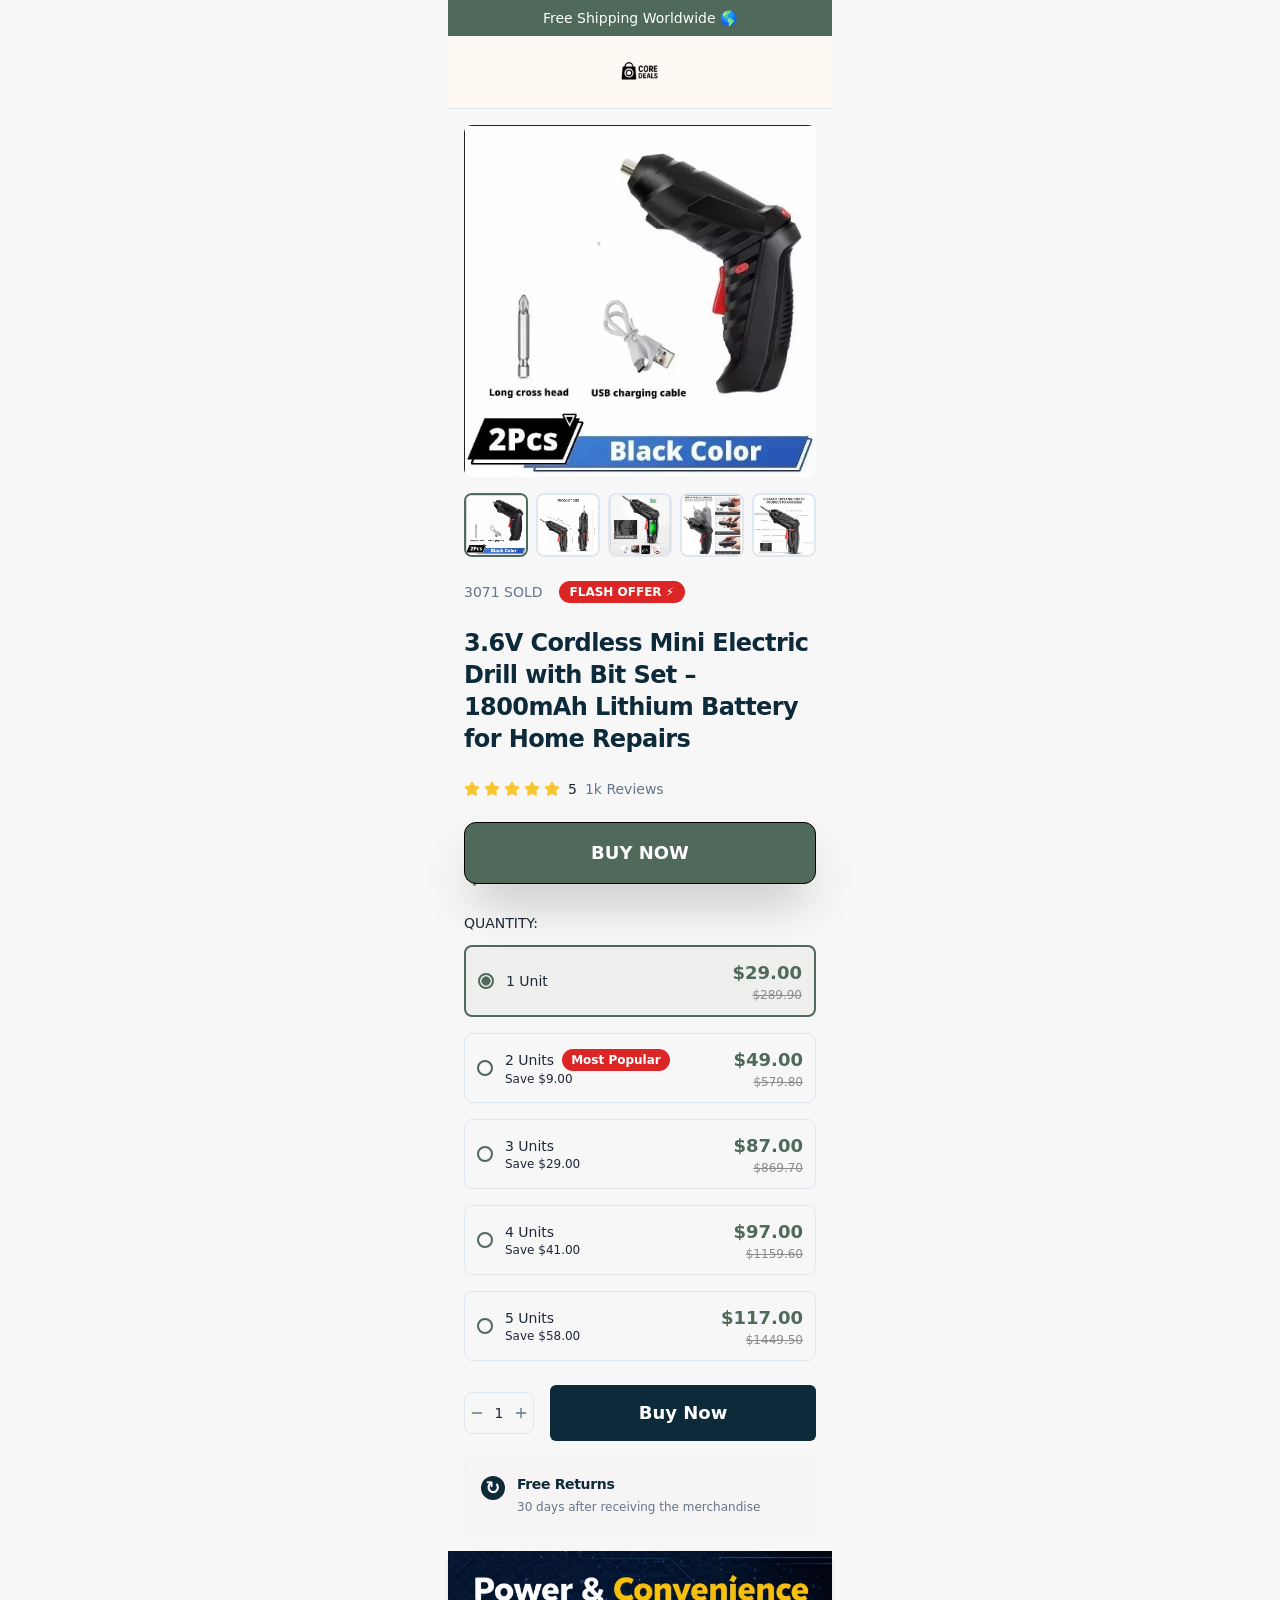
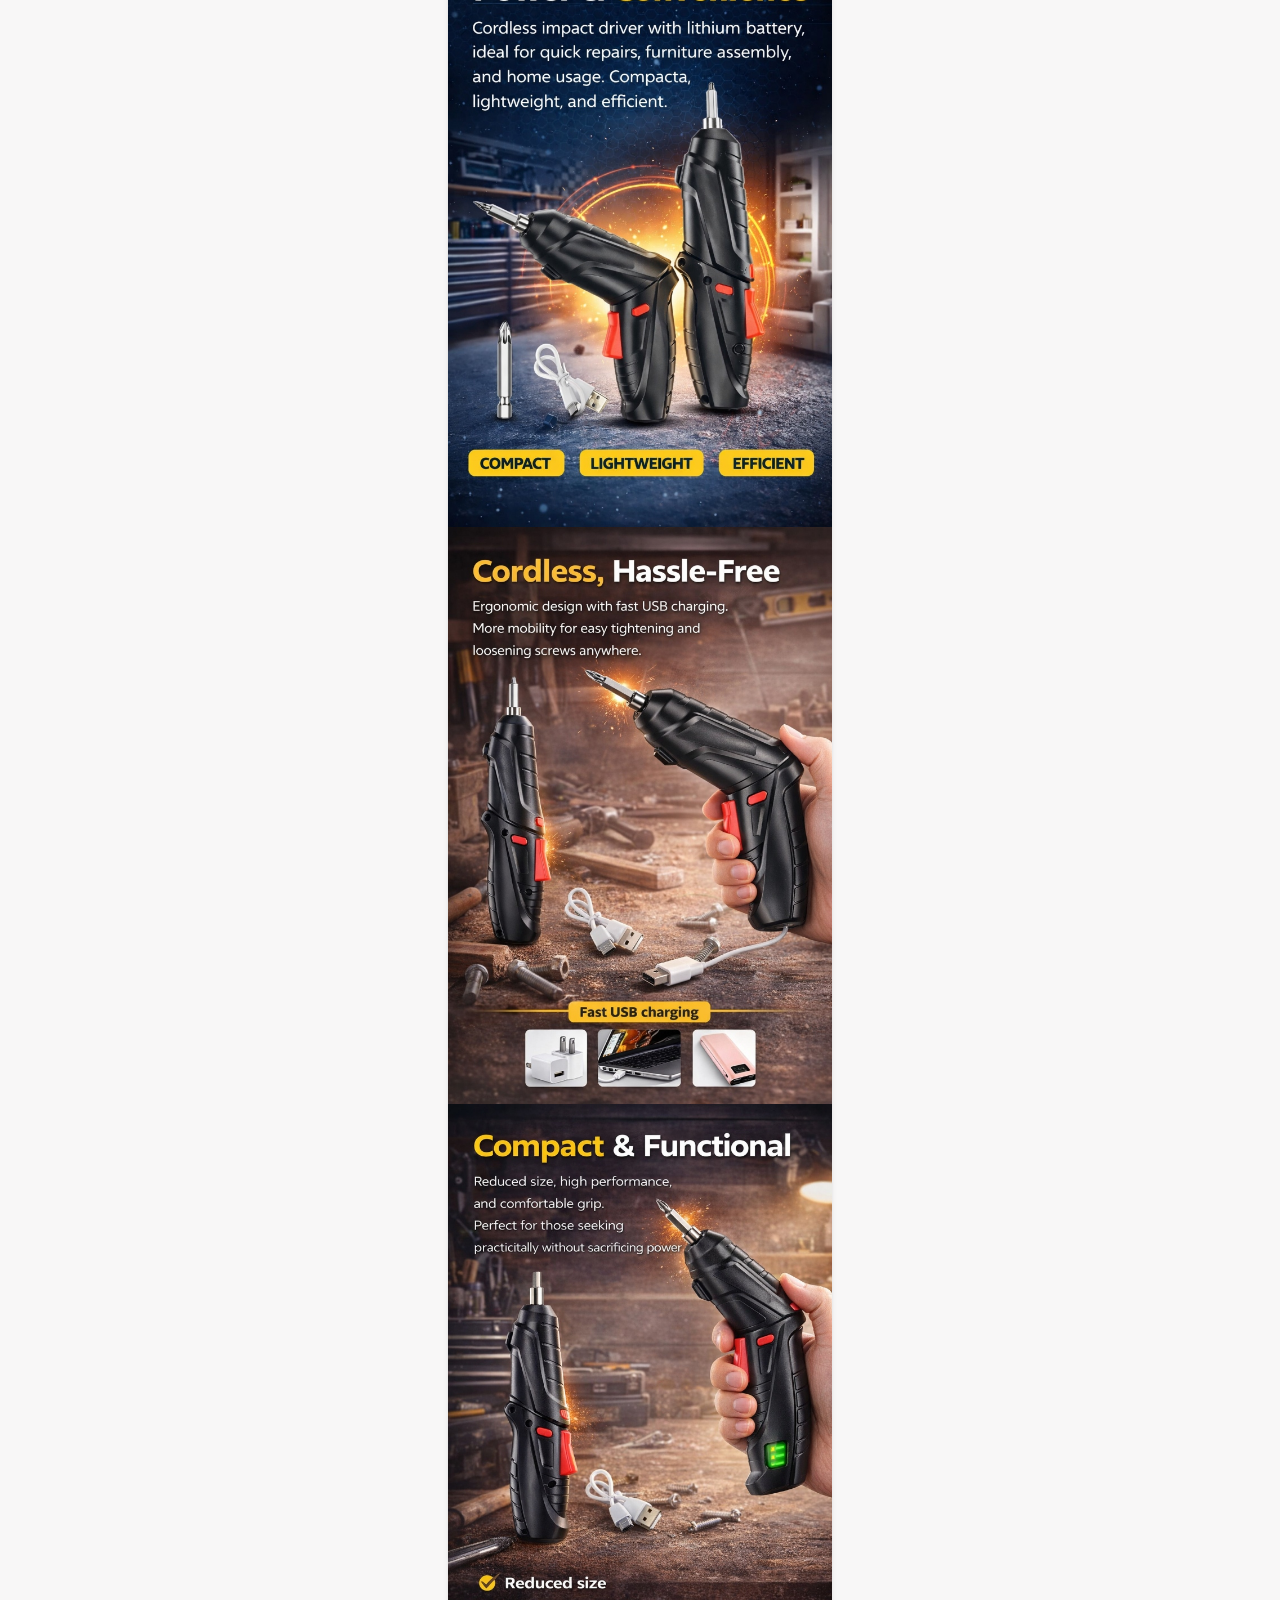
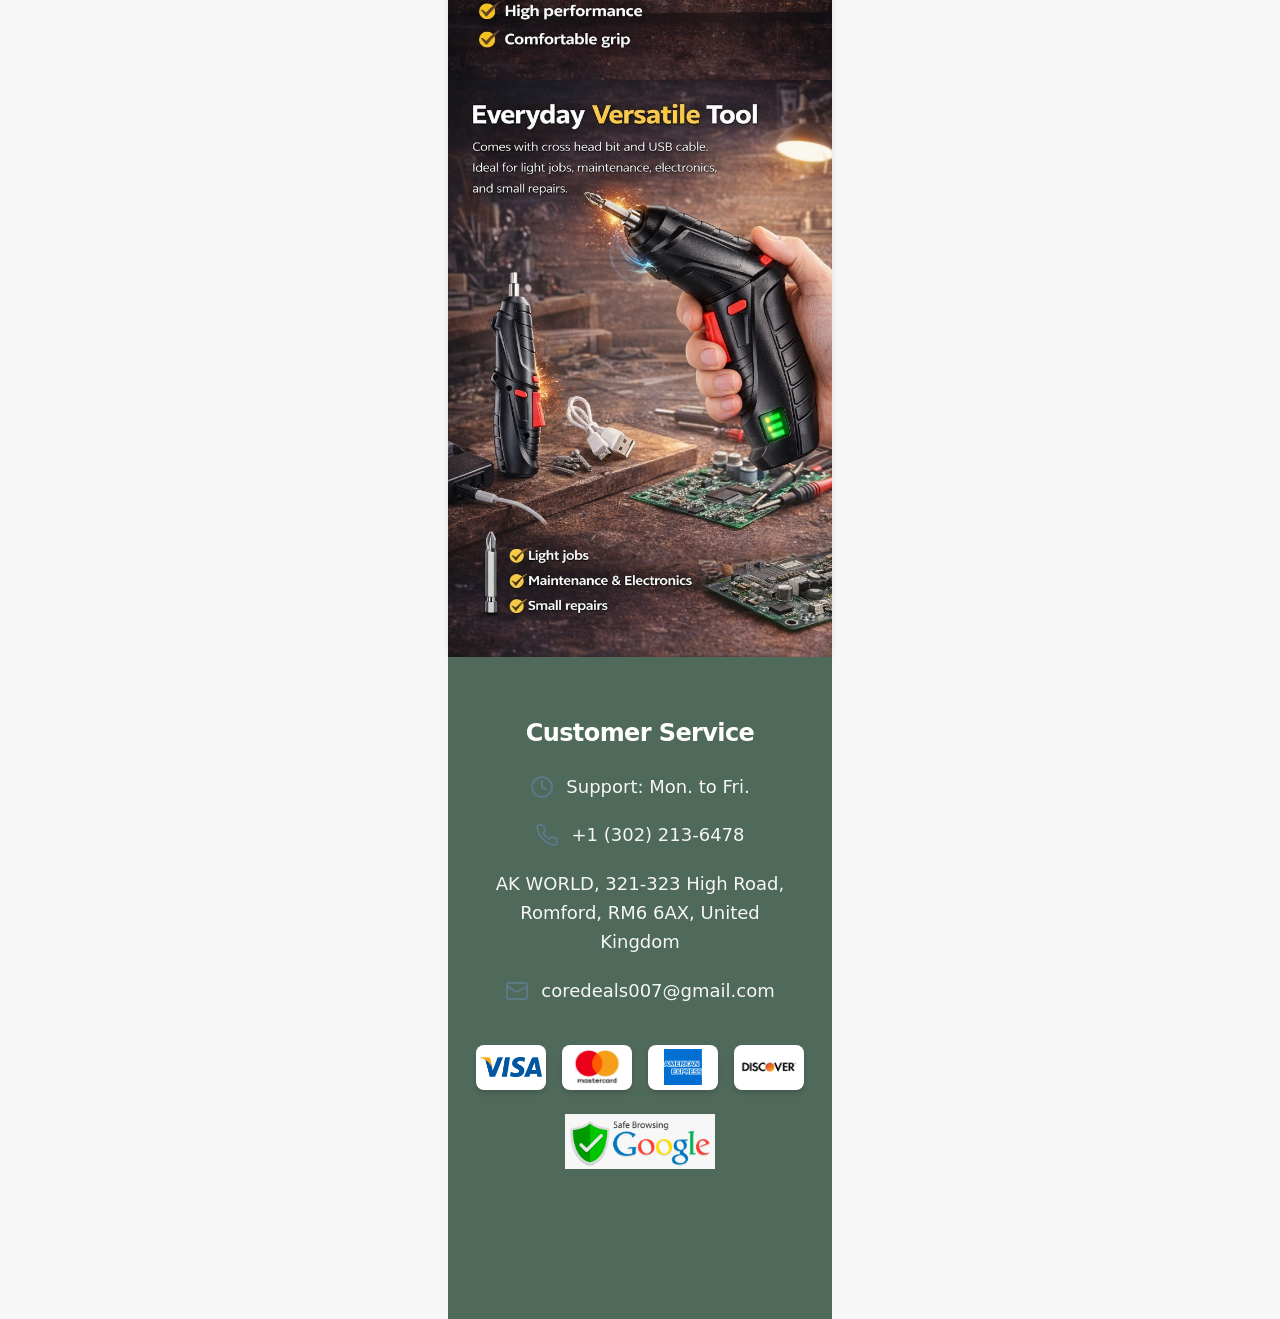
==== commit 14595537: "Deploy chaveshopify with redirect" ====
--- a/index.html
+++ b/index.html
@@ -1,53 +1,17 @@
-<!doctype html>
+<!DOCTYPE html>
 <html lang="en">
 
 <head>
-  <meta charset="UTF-8" />
-  <meta name="viewport" content="width=device-width, initial-scale=1.0" />
-  <title>Belle Vitta</title>
-  <meta name="description" content="a">
-  <meta name="author" content="Lovable" />
-
-  <!-- DNS prefetch for external domains -->
-  <link rel="dns-prefetch" href="//tga1pa-kh.myshopify.com" />
-
-
-
-  <meta property="og:type" content="website" />
-  <meta property="og:image"
-    content="https://storage.googleapis.com/gpt-engineer-file-uploads/xdG7005EA7NL8ZecF0LfVFLvjLU2/social-images/social-1758321821482-hq720 (1).jpg">
-
-  <meta name="twitter:card" content="summary_large_image" />
-  <meta name="twitter:site" content="@lovable_dev" />
-  <meta name="twitter:image"
-    content="https://storage.googleapis.com/gpt-engineer-file-uploads/xdG7005EA7NL8ZecF0LfVFLvjLU2/social-images/social-1758321821482-hq720 (1).jpg">
-  <link rel="icon" type="image/x-icon"
-    href="https://storage.googleapis.com/gpt-engineer-file-uploads/xdG7005EA7NL8ZecF0LfVFLvjLU2/uploads/1758321828139-hq720 (1).jpg">
-
-
-
-
-  <meta property="og:title" content="A">
-  <meta name="twitter:title" content="A">
-  <meta property="og:description" content="a">
-  <meta name="twitter:description" content="a">
-  <script type="module" crossorigin src="/assets/index-DMFIf2t1.js"></script>
-  <link rel="stylesheet" crossorigin href="/assets/index-DcQQoMRH.css">
-  <script
-    type="module">import.meta.url; import("_").catch(() => 1); (async function* () { })().next(); if (location.protocol != "file:") { window.__vite_is_modern_browser = true }</script>
-  <script
-    type="module">!function () { if (window.__vite_is_modern_browser) return; console.warn("vite: loading legacy chunks, syntax error above and the same error below should be ignored"); var e = document.getElementById("vite-legacy-polyfill"), n = document.createElement("script"); n.src = e.src, n.onload = function () { System.import(document.getElementById('vite-legacy-entry').getAttribute('data-src')) }, document.body.appendChild(n) }();</script>
+  <meta charset="UTF-8">
+  <meta name="viewport" content="width=device-width, initial-scale=1.0">
+  <title>Redirecting...</title>
+  <script>
+    window.location.href = "./chaveshopify/";
+  </script>
 </head>
 
 <body>
-
-
-  <div id="root"></div>
-  <script
-    nomodule>!function () { var e = document, t = e.createElement("script"); if (!("noModule" in t) && "onbeforeload" in t) { var n = !1; e.addEventListener("beforeload", (function (e) { if (e.target === t) n = !0; else if (!e.target.hasAttribute("nomodule") || !n) return; e.preventDefault() }), !0), t.type = "module", t.src = ".", e.head.appendChild(t), t.remove() } }();</script>
-  <script nomodule crossorigin id="vite-legacy-polyfill" src="/assets/polyfills-legacy-D56Mjp_c.js"></script>
-  <script nomodule crossorigin id="vite-legacy-entry"
-    data-src="/assets/index-legacy-BmgYKrGe.js">System.import(document.getElementById('vite-legacy-entry').getAttribute('data-src'))</script>
+  <p>If you are not redirected automatically, follow this <a href="./chaveshopify/">link to the site</a>.</p>
 </body>
 
 </html>
